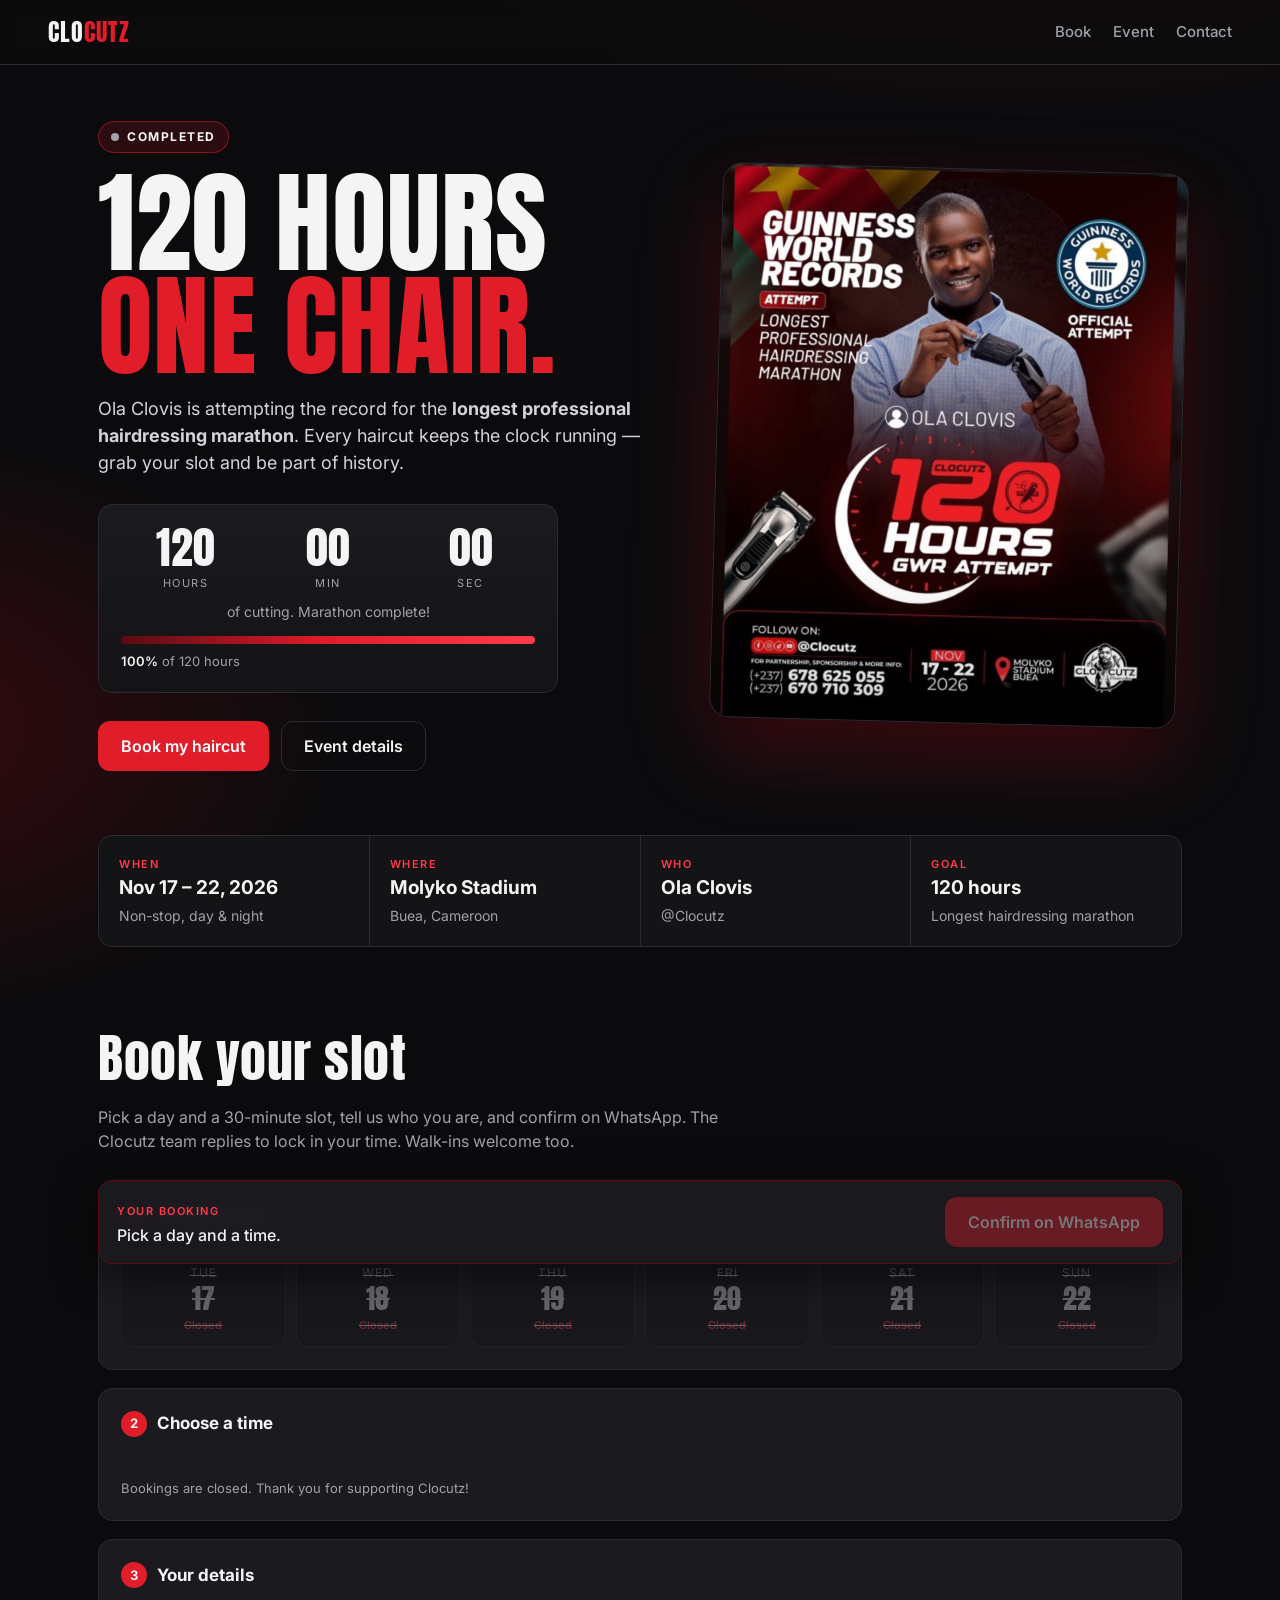
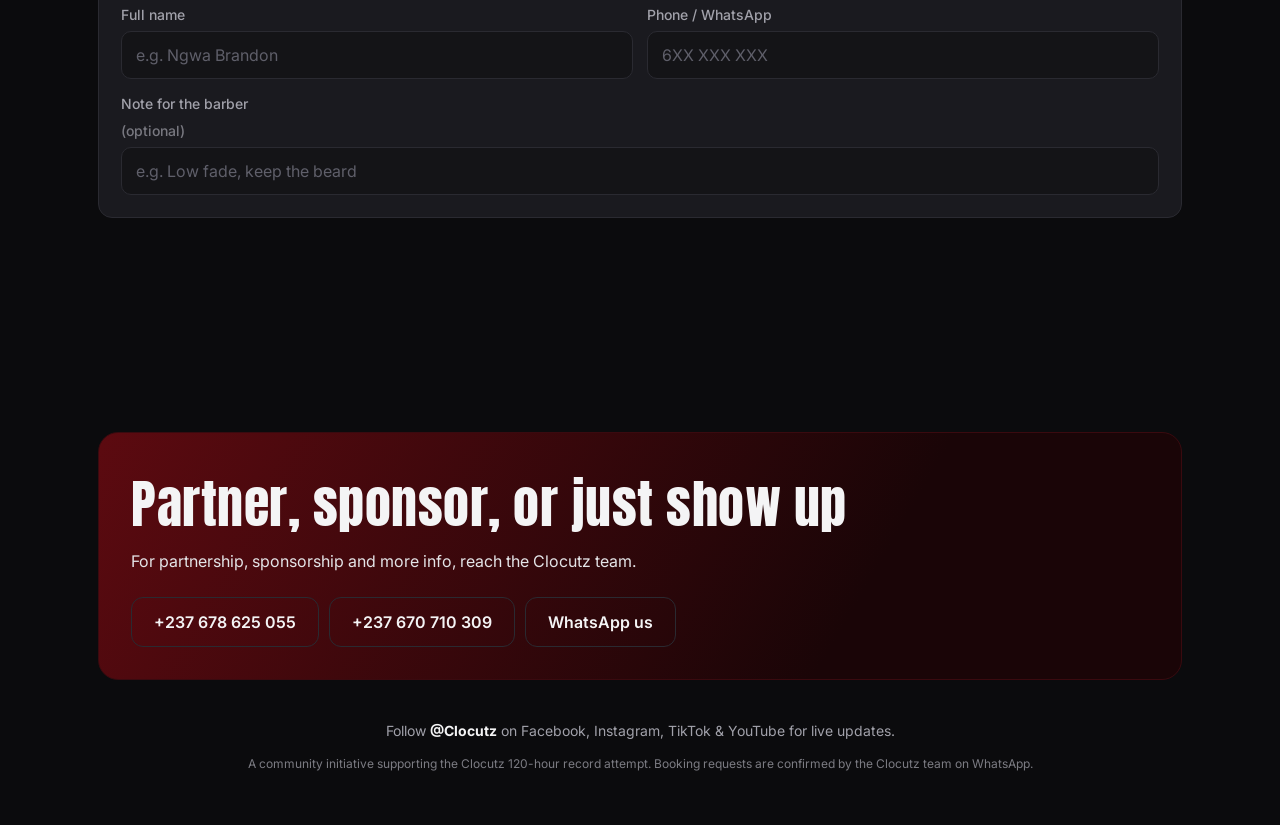
==== index.html @ 889f575b "Add Clocutz 120-hour booking site Static one-page site for booking haircuts during the Clocutz 120-h" ====
<!doctype html>
<html lang="en">
<head>
  <meta charset="utf-8" />
  <meta name="viewport" content="width=device-width, initial-scale=1" />
  <title>Clocutz 120 Hours — Book Your Cut</title>
  <meta name="description" content="Book a haircut with Ola Clovis (Clocutz) during the 120-hour longest hairdressing marathon record attempt, Nov 17–22 2026, Molyko Stadium, Buea." />
  <meta property="og:title" content="Clocutz 120 Hours — Book Your Cut" />
  <meta property="og:description" content="Be part of history. Get your haircut during the 120-hour record attempt at Molyko Stadium, Buea." />
  <meta property="og:image" content="assets/flyer.jpg" />
  <meta name="theme-color" content="#0b0b0d" />
  <link rel="preconnect" href="https://fonts.googleapis.com" />
  <link rel="preconnect" href="https://fonts.gstatic.com" crossorigin />
  <link href="https://fonts.googleapis.com/css2?family=Anton&family=Inter:wght@400;500;600;700&display=swap" rel="stylesheet" />
  <link rel="stylesheet" href="styles.css" />
</head>
<body>
  <header class="nav">
    <a href="#top" class="brand">CLO<span>CUTZ</span></a>
    <nav>
      <a href="#book">Book</a>
      <a href="#event">Event</a>
      <a href="#contact">Contact</a>
    </nav>
  </header>

  <main id="top">
    <!-- HERO -->
    <section class="hero">
      <div class="hero-text">
        <span class="live-pill" id="livePill"><i></i><b id="liveLabel">LIVE NOW</b></span>
        <h1>120 HOURS<br /><em>ONE CHAIR.</em></h1>
        <p class="lede">Ola Clovis is attempting the record for the <strong>longest professional hairdressing marathon</strong>. Every haircut keeps the clock running — grab your slot and be part of history.</p>

        <div class="clock" aria-live="polite">
          <div class="clock-row">
            <div><span id="cH">--</span><small>hours</small></div>
            <div><span id="cM">--</span><small>min</small></div>
            <div><span id="cS">--</span><small>sec</small></div>
          </div>
          <p class="clock-caption" id="clockCaption">of cutting completed</p>
          <div class="progress"><div class="bar" id="progressBar"></div></div>
          <p class="progress-meta"><span id="progressPct">0%</span> of 120 hours</p>
        </div>

        <div class="cta-row">
          <a href="#book" class="btn primary">Book my haircut</a>
          <a href="#event" class="btn ghost">Event details</a>
        </div>
      </div>
      <div class="hero-art">
        <img src="assets/flyer.jpg" alt="Clocutz 120 hours record attempt flyer featuring Ola Clovis, Nov 17–22 2026 at Molyko Stadium, Buea" />
      </div>
    </section>

    <!-- FACTS -->
    <section class="facts" id="event">
      <div class="fact"><small>When</small><strong>Nov 17 – 22, 2026</strong><span>Non-stop, day &amp; night</span></div>
      <div class="fact"><small>Where</small><strong>Molyko Stadium</strong><span>Buea, Cameroon</span></div>
      <div class="fact"><small>Who</small><strong>Ola Clovis</strong><span>@Clocutz</span></div>
      <div class="fact"><small>Goal</small><strong>120 hours</strong><span>Longest hairdressing marathon</span></div>
    </section>

    <!-- BOOKING -->
    <section class="booking" id="book">
      <div class="section-head">
        <h2>Book your slot</h2>
        <p>Pick a day and a 30-minute slot, tell us who you are, and confirm on WhatsApp. The Clocutz team replies to lock in your time. Walk-ins welcome too.</p>
      </div>

      <form id="bookingForm" novalidate>
        <div class="step">
          <h3><span>1</span> Choose a day</h3>
          <div class="days" id="days" role="radiogroup" aria-label="Day"></div>
        </div>

        <div class="step">
          <h3><span>2</span> Choose a time</h3>
          <div class="period-tabs" id="periodTabs" role="tablist"></div>
          <div class="slots" id="slots" role="radiogroup" aria-label="Time slot"></div>
          <p class="hint" id="slotHint"></p>
        </div>

        <div class="step">
          <h3><span>3</span> Your details</h3>
          <div class="fields">
            <label>Full name
              <input type="text" id="name" autocomplete="name" placeholder="e.g. Ngwa Brandon" required />
            </label>
            <label>Phone / WhatsApp
              <input type="tel" id="phone" autocomplete="tel" inputmode="tel" placeholder="6XX XXX XXX" required />
            </label>
            <label class="full">Note for the barber <em>(optional)</em>
              <input type="text" id="note" maxlength="140" placeholder="e.g. Low fade, keep the beard" />
            </label>
          </div>
        </div>

        <aside class="summary" id="summary">
          <div>
            <small>Your booking</small>
            <p id="summaryText">Pick a day and a time.</p>
          </div>
          <button type="submit" class="btn primary" id="submitBtn" disabled>Confirm on WhatsApp</button>
        </aside>
        <p class="error" id="formError" role="alert"></p>
      </form>
    </section>

    <!-- MY BOOKING -->
    <section class="ticket-wrap" id="ticketWrap" hidden>
      <div class="ticket">
        <div class="ticket-head">
          <small>Booking request sent</small>
          <strong id="tCode">#CLZ-0000</strong>
        </div>
        <dl>
          <div><dt>Name</dt><dd id="tName"></dd></div>
          <div><dt>Day</dt><dd id="tDay"></dd></div>
          <div><dt>Time</dt><dd id="tTime"></dd></div>
          <div><dt>Phone</dt><dd id="tPhone"></dd></div>
        </dl>
        <p class="ticket-note">Show this code at the Clocutz desk at Molyko Stadium. Please arrive 15 minutes early. If WhatsApp didn't open, <a href="#" id="tResend">tap here to send it again</a>.</p>
        <button type="button" class="btn ghost small" id="tClear">Clear this booking</button>
      </div>
    </section>

    <!-- CONTACT -->
    <section class="contact" id="contact">
      <div>
        <h2>Partner, sponsor, or just show up</h2>
        <p>For partnership, sponsorship and more info, reach the Clocutz team.</p>
      </div>
      <div class="contact-links">
        <a class="btn ghost" href="tel:+237678625055">+237 678 625 055</a>
        <a class="btn ghost" href="tel:+237670710309">+237 670 710 309</a>
        <a class="btn ghost" href="https://wa.me/237678625055" target="_blank" rel="noopener">WhatsApp us</a>
      </div>
    </section>
  </main>

  <footer>
    <p>Follow <strong>@Clocutz</strong> on Facebook, Instagram, TikTok &amp; YouTube for live updates.</p>
    <p class="fine">A community initiative supporting the Clocutz 120-hour record attempt. Booking requests are confirmed by the Clocutz team on WhatsApp.</p>
  </footer>

  <script src="script.js"></script>
</body>
</html>
---- styles.css ----
:root {
  --bg: #0b0b0d;
  --bg-2: #141417;
  --card: #1a1a1f;
  --line: #2a2a31;
  --text: #f4f4f5;
  --muted: #a1a1aa;
  --red: #e11d2a;
  --red-2: #ff3b47;
  --red-deep: #5c0a10;
  --gold: #f5c542;
  --radius: 14px;
}

* { box-sizing: border-box; }
html { scroll-behavior: smooth; }
body {
  margin: 0;
  background:
    radial-gradient(1200px 600px at 80% -10%, rgba(225, 29, 42, .28), transparent 60%),
    radial-gradient(800px 500px at -10% 30%, rgba(92, 10, 16, .55), transparent 60%),
    var(--bg);
  color: var(--text);
  font-family: Inter, system-ui, -apple-system, Segoe UI, Roboto, sans-serif;
  line-height: 1.5;
  -webkit-font-smoothing: antialiased;
}
img { max-width: 100%; display: block; }
a { color: inherit; }
h1, h2, h3 { margin: 0; }

/* NAV */
.nav {
  position: sticky; top: 0; z-index: 10;
  display: flex; align-items: center; justify-content: space-between;
  padding: 14px clamp(16px, 4vw, 48px);
  background: rgba(11, 11, 13, .82);
  backdrop-filter: blur(10px);
  border-bottom: 1px solid var(--line);
}
.brand { font-family: Anton, sans-serif; font-size: 24px; letter-spacing: 1px; text-decoration: none; }
.brand span { color: var(--red); }
.nav nav { display: flex; gap: 22px; }
.nav nav a { text-decoration: none; color: var(--muted); font-weight: 500; font-size: 15px; }
.nav nav a:hover { color: var(--text); }

main, footer { max-width: 1180px; margin: 0 auto; padding: 0 clamp(16px, 4vw, 48px); }

/* HERO */
.hero {
  display: grid; grid-template-columns: 1.1fr .9fr; gap: 48px; align-items: center;
  padding: 56px 0 40px;
}
.live-pill {
  display: inline-flex; align-items: center; gap: 8px;
  padding: 6px 12px; border-radius: 999px;
  background: rgba(225, 29, 42, .15); border: 1px solid rgba(225, 29, 42, .5);
  font-size: 12px; letter-spacing: 1.5px;
}
.live-pill i { width: 8px; height: 8px; border-radius: 50%; background: var(--red-2); box-shadow: 0 0 0 0 rgba(255, 59, 71, .7); animation: pulse 1.6s infinite; }
.live-pill.off i { background: var(--muted); animation: none; }
@keyframes pulse { 70% { box-shadow: 0 0 0 10px rgba(255, 59, 71, 0); } 100% { box-shadow: 0 0 0 0 rgba(255, 59, 71, 0); } }

.hero h1 {
  font-family: Anton, sans-serif; font-weight: 400;
  font-size: clamp(56px, 9vw, 112px); line-height: .92; letter-spacing: 1px;
  margin: 18px 0 18px;
}
.hero h1 em { font-style: normal; color: var(--red); }
.lede { color: #d4d4d8; font-size: 18px; max-width: 34em; margin: 0 0 28px; }

.clock {
  background: linear-gradient(180deg, var(--card), var(--bg-2));
  border: 1px solid var(--line); border-radius: var(--radius);
  padding: 20px 22px; max-width: 460px;
}
.clock-row { display: flex; gap: 14px; }
.clock-row div { flex: 1; text-align: center; }
.clock-row span { display: block; font-family: Anton, sans-serif; font-size: 44px; line-height: 1; font-variant-numeric: tabular-nums; }
.clock-row small { color: var(--muted); text-transform: uppercase; font-size: 11px; letter-spacing: 1.5px; }
.clock-caption { text-align: center; color: var(--muted); margin: 8px 0 14px; font-size: 14px; }
.progress { height: 8px; background: #26262c; border-radius: 99px; overflow: hidden; }
.bar { height: 100%; width: 0; background: linear-gradient(90deg, var(--red-deep), var(--red), var(--red-2)); transition: width .6s ease; }
.progress-meta { margin: 8px 0 0; font-size: 13px; color: var(--muted); }
.progress-meta span { color: var(--text); font-weight: 600; }

.cta-row { display: flex; gap: 12px; margin-top: 28px; flex-wrap: wrap; }
.btn {
  display: inline-flex; align-items: center; justify-content: center;
  padding: 14px 22px; border-radius: 12px; border: 1px solid transparent;
  font: 600 16px Inter, sans-serif; text-decoration: none; cursor: pointer;
  transition: transform .15s ease, background .15s ease, border-color .15s ease, opacity .15s;
}
.btn:active { transform: translateY(1px); }
.btn.primary { background: var(--red); color: #fff; }
.btn.primary:hover { background: var(--red-2); }
.btn.primary:disabled { opacity: .4; cursor: not-allowed; }
.btn.ghost { background: transparent; border-color: var(--line); color: var(--text); }
.btn.ghost:hover { border-color: var(--red); }
.btn.small { padding: 9px 14px; font-size: 14px; }

.hero-art img {
  border-radius: 20px; border: 1px solid var(--line);
  box-shadow: 0 30px 80px rgba(225, 29, 42, .25), 0 10px 30px rgba(0, 0, 0, .6);
  transform: rotate(1.5deg);
}

/* FACTS */
.facts {
  display: grid; grid-template-columns: repeat(4, 1fr); gap: 1px;
  background: var(--line); border: 1px solid var(--line); border-radius: var(--radius);
  overflow: hidden; margin: 24px 0 72px; scroll-margin-top: 80px;
}
.fact { background: var(--bg-2); padding: 20px; display: flex; flex-direction: column; gap: 2px; }
.fact small { color: var(--red-2); text-transform: uppercase; letter-spacing: 1.5px; font-size: 11px; font-weight: 600; }
.fact strong { font-size: 19px; }
.fact span { color: var(--muted); font-size: 14px; }

/* BOOKING */
.booking { scroll-margin-top: 80px; }
.section-head { margin-bottom: 28px; max-width: 640px; }
.section-head h2, .contact h2 { font-family: Anton, sans-serif; font-weight: 400; font-size: clamp(36px, 5vw, 52px); letter-spacing: .5px; }
.section-head p { color: var(--muted); margin: 8px 0 0; }

#bookingForm { display: grid; gap: 18px; }
.step { background: var(--card); border: 1px solid var(--line); border-radius: var(--radius); padding: 22px; }
.step h3 { font-size: 17px; display: flex; align-items: center; gap: 10px; margin-bottom: 16px; }
.step h3 span {
  width: 26px; height: 26px; border-radius: 50%; display: grid; place-items: center;
  background: var(--red); font-size: 13px;
}

.chip {
  border: 1px solid var(--line); background: var(--bg-2); color: var(--text);
  border-radius: 12px; cursor: pointer; font: inherit; text-align: left;
  transition: border-color .15s, background .15s, color .15s;
}
.chip:hover:not(:disabled) { border-color: #4a4a55; }
.chip[aria-checked="true"] { border-color: var(--red); background: rgba(225, 29, 42, .14); }
.chip:disabled { opacity: .35; cursor: not-allowed; text-decoration: line-through; }
.chip:focus-visible, .btn:focus-visible, input:focus-visible { outline: 2px solid var(--red-2); outline-offset: 2px; }

.days { display: grid; grid-template-columns: repeat(6, 1fr); gap: 10px; }
.days .chip { padding: 12px; text-align: center; }
.days .chip b { display: block; font-family: Anton, sans-serif; font-weight: 400; font-size: 28px; line-height: 1.1; }
.days .chip small { color: var(--muted); font-size: 12px; text-transform: uppercase; letter-spacing: 1px; }
.days .chip .tag { display: block; margin-top: 4px; font-size: 11px; color: var(--red-2); font-weight: 600; }

.period-tabs { display: flex; gap: 8px; margin-bottom: 14px; flex-wrap: wrap; }
.period-tabs button {
  border: 1px solid var(--line); background: transparent; color: var(--muted);
  padding: 7px 14px; border-radius: 99px; font: 500 14px Inter, sans-serif; cursor: pointer;
}
.period-tabs button[aria-selected="true"] { background: var(--text); color: var(--bg); border-color: var(--text); }
.period-tabs button:disabled { opacity: .35; cursor: not-allowed; }

.slots { display: grid; grid-template-columns: repeat(auto-fill, minmax(88px, 1fr)); gap: 8px; }
.slots .chip { padding: 10px 8px; text-align: center; font-variant-numeric: tabular-nums; font-weight: 600; }
.hint { color: var(--muted); font-size: 13px; margin: 12px 0 0; min-height: 1em; }

.styles { display: grid; grid-template-columns: repeat(auto-fill, minmax(200px, 1fr)); gap: 10px; }
.styles .chip { padding: 14px 16px; }
.styles .chip strong { display: block; }
.styles .chip small { color: var(--muted); }

.fields { display: grid; grid-template-columns: 1fr 1fr; gap: 14px; }
.fields label { display: flex; flex-direction: column; gap: 6px; font-size: 14px; color: var(--muted); font-weight: 500; }
.fields label em { font-style: normal; opacity: .7; }
.fields .full { grid-column: 1 / -1; }
input {
  background: var(--bg-2); border: 1px solid var(--line); color: var(--text);
  border-radius: 10px; padding: 13px 14px; font: 16px Inter, sans-serif;
}
input::placeholder { color: #5f5f6a; }
input[aria-invalid="true"] { border-color: var(--red-2); }

.summary {
  position: sticky; bottom: 12px; z-index: 5;
  display: flex; align-items: center; justify-content: space-between; gap: 16px;
  padding: 16px 18px; border-radius: var(--radius);
  background: rgba(26, 26, 31, .94); backdrop-filter: blur(10px);
  border: 1px solid var(--red-deep); box-shadow: 0 10px 40px rgba(0, 0, 0, .5);
}
.summary small { color: var(--red-2); text-transform: uppercase; letter-spacing: 1.5px; font-size: 11px; font-weight: 600; }
.summary p { margin: 2px 0 0; font-weight: 500; }
.error { color: var(--red-2); margin: 0; min-height: 1em; font-size: 14px; }

/* TICKET */
.ticket-wrap { margin: 48px 0 0; scroll-margin-top: 80px; }
.ticket {
  max-width: 520px; margin: 0 auto; padding: 26px;
  background: linear-gradient(160deg, #22070a, var(--card) 55%);
  border: 1px dashed var(--red); border-radius: 18px;
}
.ticket-head { display: flex; justify-content: space-between; align-items: baseline; gap: 12px; flex-wrap: wrap; margin-bottom: 16px; }
.ticket-head small { color: var(--gold); text-transform: uppercase; letter-spacing: 1.5px; font-size: 12px; font-weight: 600; }
.ticket-head strong { font-family: Anton, sans-serif; font-weight: 400; font-size: 32px; letter-spacing: 1px; }
.ticket dl { display: grid; grid-template-columns: 1fr 1fr; gap: 12px; margin: 0 0 16px; }
.ticket dt { color: var(--muted); font-size: 12px; text-transform: uppercase; letter-spacing: 1px; }
.ticket dd { margin: 0; font-weight: 600; }
.ticket-note { color: #d4d4d8; font-size: 14px; }
.ticket-note a { color: var(--red-2); }

/* CONTACT */
.contact {
  display: flex; justify-content: space-between; align-items: center; gap: 24px; flex-wrap: wrap;
  margin: 80px 0 40px; padding: 32px; border-radius: 20px;
  background: linear-gradient(120deg, var(--red-deep), #1a0507 70%);
  border: 1px solid #3a0a0f; scroll-margin-top: 80px;
}
.contact p { color: #e4e4e7; margin: 6px 0 0; }
.contact-links { display: flex; gap: 10px; flex-wrap: wrap; }

footer { padding-bottom: 40px; color: var(--muted); font-size: 14px; text-align: center; }
footer strong { color: var(--text); }
footer .fine { font-size: 12px; opacity: .75; }

/* RESPONSIVE */
@media (max-width: 900px) {
  .hero { grid-template-columns: 1fr; gap: 32px; padding-top: 32px; }
  .hero-art { order: -1; max-width: 420px; margin: 0 auto; }
  .hero-art img { transform: none; }
  .facts { grid-template-columns: 1fr 1fr; }
  .days { grid-template-columns: repeat(3, 1fr); }
}
@media (max-width: 560px) {
  .nav nav { gap: 14px; }
  .nav nav a { font-size: 14px; }
  .lede { font-size: 16px; }
  .clock-row span { font-size: 36px; }
  .fields { grid-template-columns: 1fr; }
  .summary { flex-direction: column; align-items: stretch; }
  .summary .btn { width: 100%; }
  .contact { padding: 24px; }
  .ticket dl { grid-template-columns: 1fr; }
}
@media (prefers-reduced-motion: reduce) {
  html { scroll-behavior: auto; }
  .live-pill i { animation: none; }
}
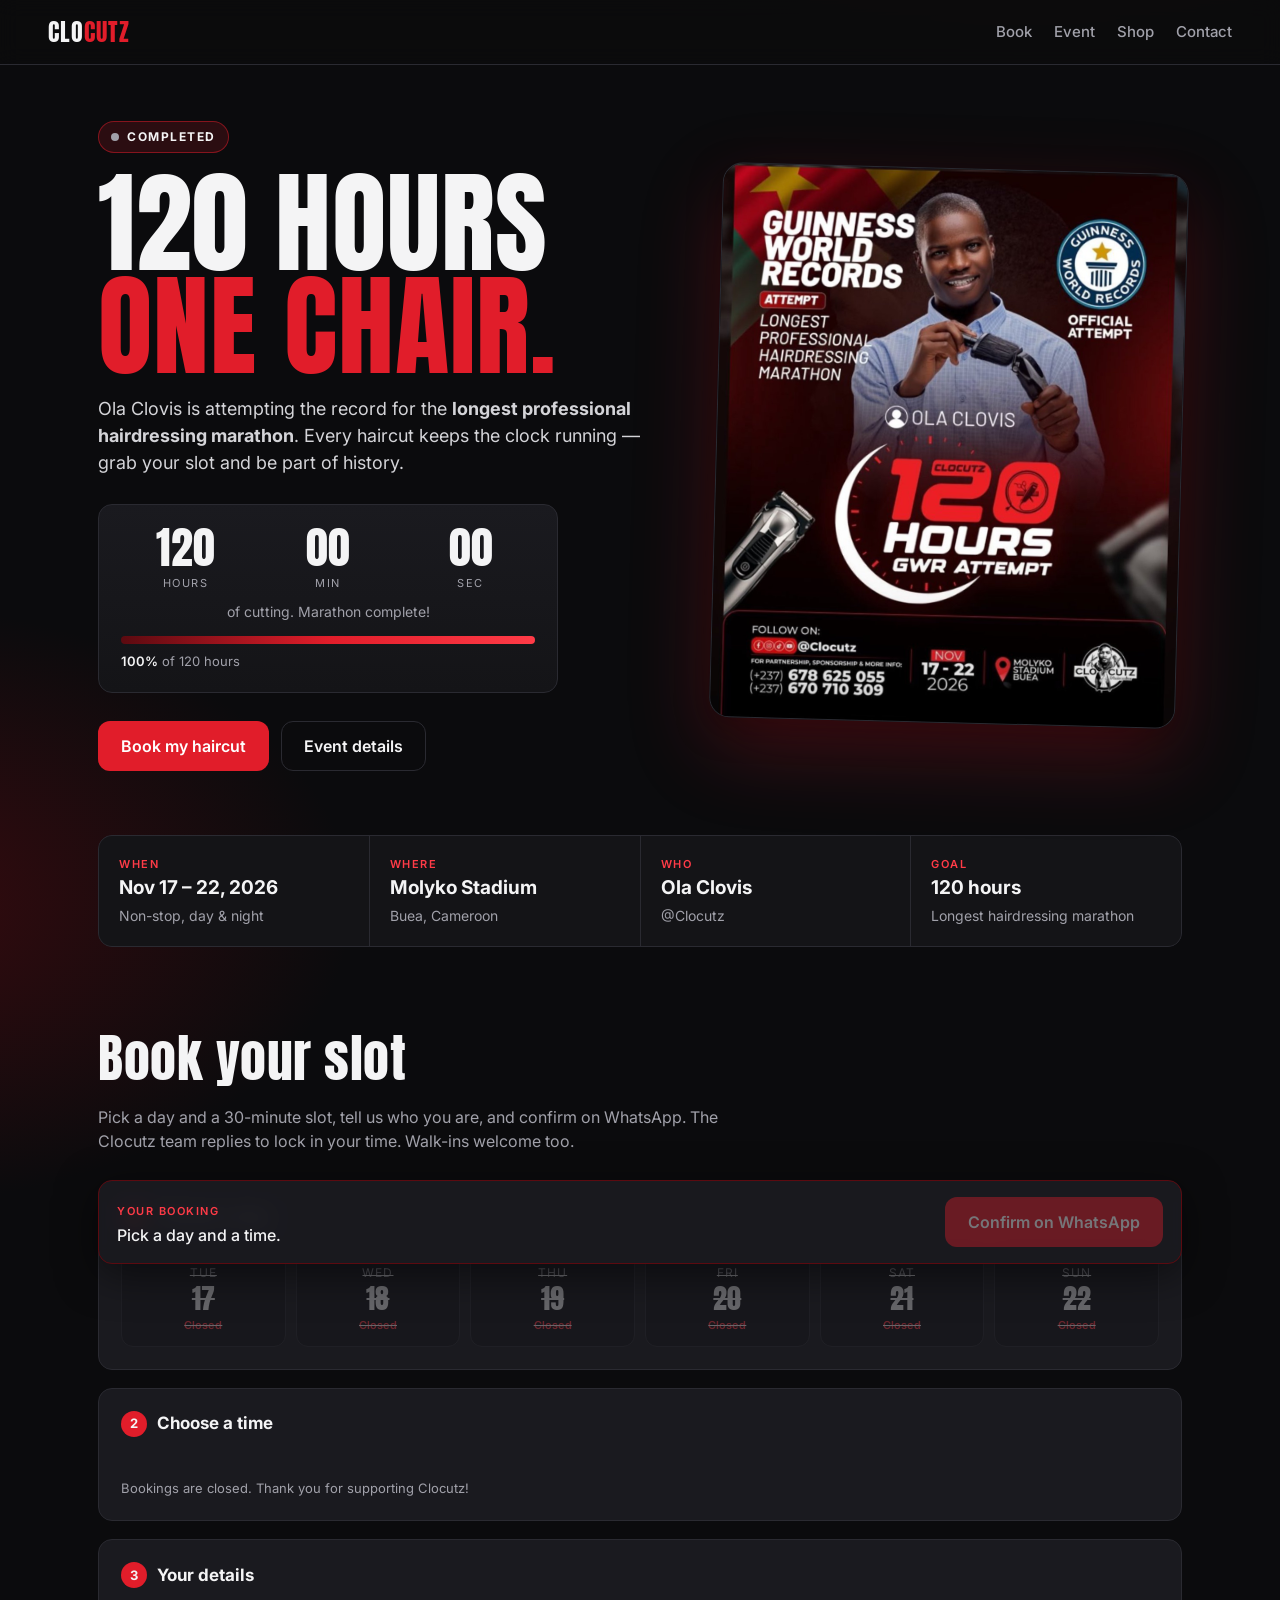
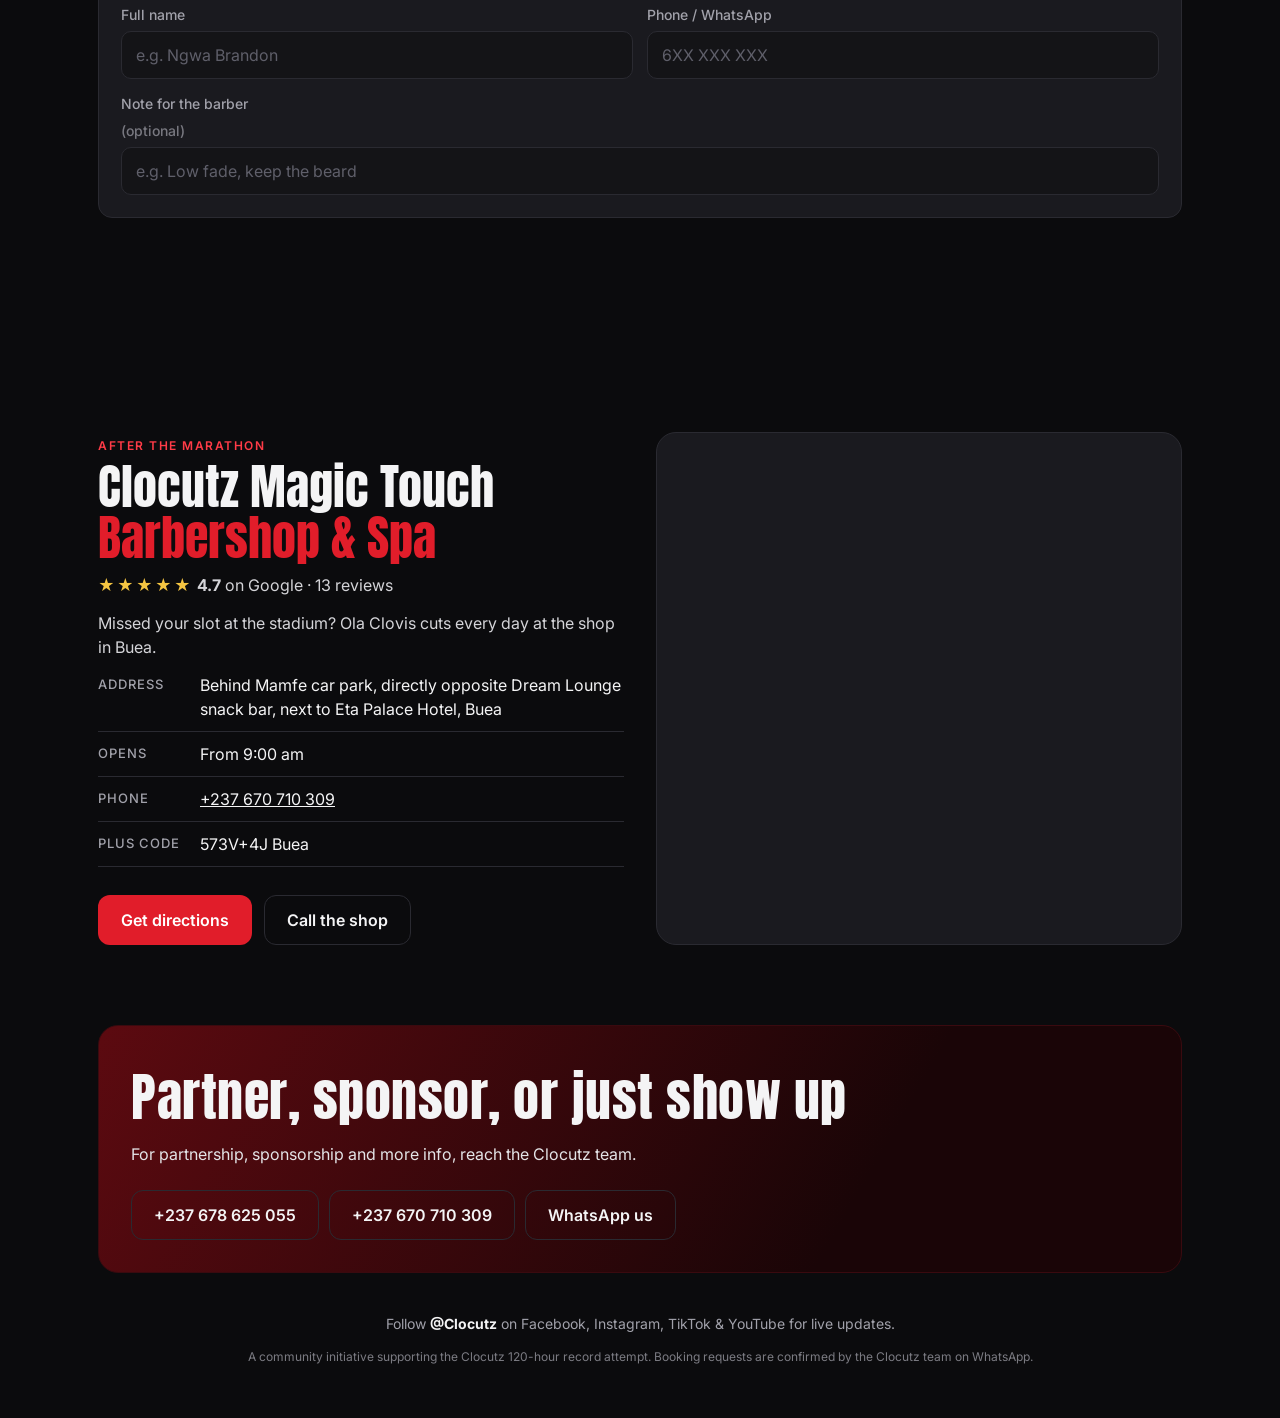
==== commit 274b8da7: "Add Clocutz Magic Touch barbershop section Show the shop's address, opening time, phone, plus code a" ====
--- a/index.html
+++ b/index.html
@@ -20,6 +20,7 @@
     <nav>
       <a href="#book">Book</a>
       <a href="#event">Event</a>
+      <a href="#shop">Shop</a>
       <a href="#contact">Contact</a>
     </nav>
   </header>
@@ -125,6 +126,28 @@
       </div>
     </section>
 
+    <!-- THE SHOP -->
+    <section class="shop" id="shop">
+      <div class="shop-info">
+        <small class="eyebrow">After the marathon</small>
+        <h2>Clocutz Magic Touch<br /><em>Barbershop &amp; Spa</em></h2>
+        <p class="rating"><span aria-hidden="true">★★★★★</span> <strong>4.7</strong> on Google · 13 reviews</p>
+        <p>Missed your slot at the stadium? Ola Clovis cuts every day at the shop in Buea.</p>
+        <ul class="shop-list">
+          <li><b>Address</b><span>Behind Mamfe car park, directly opposite Dream Lounge snack bar, next to Eta Palace Hotel, Buea</span></li>
+          <li><b>Opens</b><span>From 9:00 am</span></li>
+          <li><b>Phone</b><span><a href="tel:+237670710309">+237 670 710 309</a></span></li>
+          <li><b>Plus code</b><span>573V+4J Buea</span></li>
+        </ul>
+        <div class="cta-row">
+          <a class="btn primary" href="https://www.google.com/maps/search/?api=1&amp;query=4.1527759,9.2940568" target="_blank" rel="noopener">Get directions</a>
+          <a class="btn ghost" href="tel:+237670710309">Call the shop</a>
+        </div>
+      </div>
+      <iframe class="shop-map" title="Map showing Clocutz Magic Touch Barbershop and Spa in Buea" loading="lazy" referrerpolicy="no-referrer-when-downgrade"
+        src="https://maps.google.com/maps?q=4.1527759,9.2940568&amp;z=17&amp;output=embed"></iframe>
+    </section>
+
     <!-- CONTACT -->
     <section class="contact" id="contact">
       <div>
--- a/styles.css
+++ b/styles.css
@@ -201,6 +201,22 @@
 .ticket-note { color: #d4d4d8; font-size: 14px; }
 .ticket-note a { color: var(--red-2); }
 
+/* SHOP */
+.shop {
+  display: grid; grid-template-columns: 1fr 1fr; gap: 32px; align-items: stretch;
+  margin: 80px 0 0; scroll-margin-top: 80px;
+}
+.eyebrow { color: var(--red-2); text-transform: uppercase; letter-spacing: 1.5px; font-size: 12px; font-weight: 600; }
+.shop h2 { font-family: Anton, sans-serif; font-weight: 400; font-size: clamp(34px, 4.5vw, 48px); line-height: 1.05; margin: 6px 0 10px; }
+.shop h2 em { font-style: normal; color: var(--red); }
+.shop p { color: #d4d4d8; margin: 0 0 14px; }
+.rating span { color: var(--gold); letter-spacing: 2px; }
+.shop-list { list-style: none; padding: 0; margin: 0 0 8px; display: grid; gap: 10px; }
+.shop-list li { display: grid; grid-template-columns: 90px 1fr; gap: 12px; padding-bottom: 10px; border-bottom: 1px solid var(--line); }
+.shop-list b { color: var(--muted); font-size: 13px; font-weight: 500; text-transform: uppercase; letter-spacing: 1px; padding-top: 2px; }
+.shop-list a { color: var(--text); }
+.shop-map { width: 100%; min-height: 360px; border: 1px solid var(--line); border-radius: 20px; background: var(--card); }
+
 /* CONTACT */
 .contact {
   display: flex; justify-content: space-between; align-items: center; gap: 24px; flex-wrap: wrap;
@@ -222,6 +238,8 @@
   .hero-art img { transform: none; }
   .facts { grid-template-columns: 1fr 1fr; }
   .days { grid-template-columns: repeat(3, 1fr); }
+  .shop { grid-template-columns: 1fr; }
+  .shop-map { min-height: 300px; }
 }
 @media (max-width: 560px) {
   .nav nav { gap: 14px; }
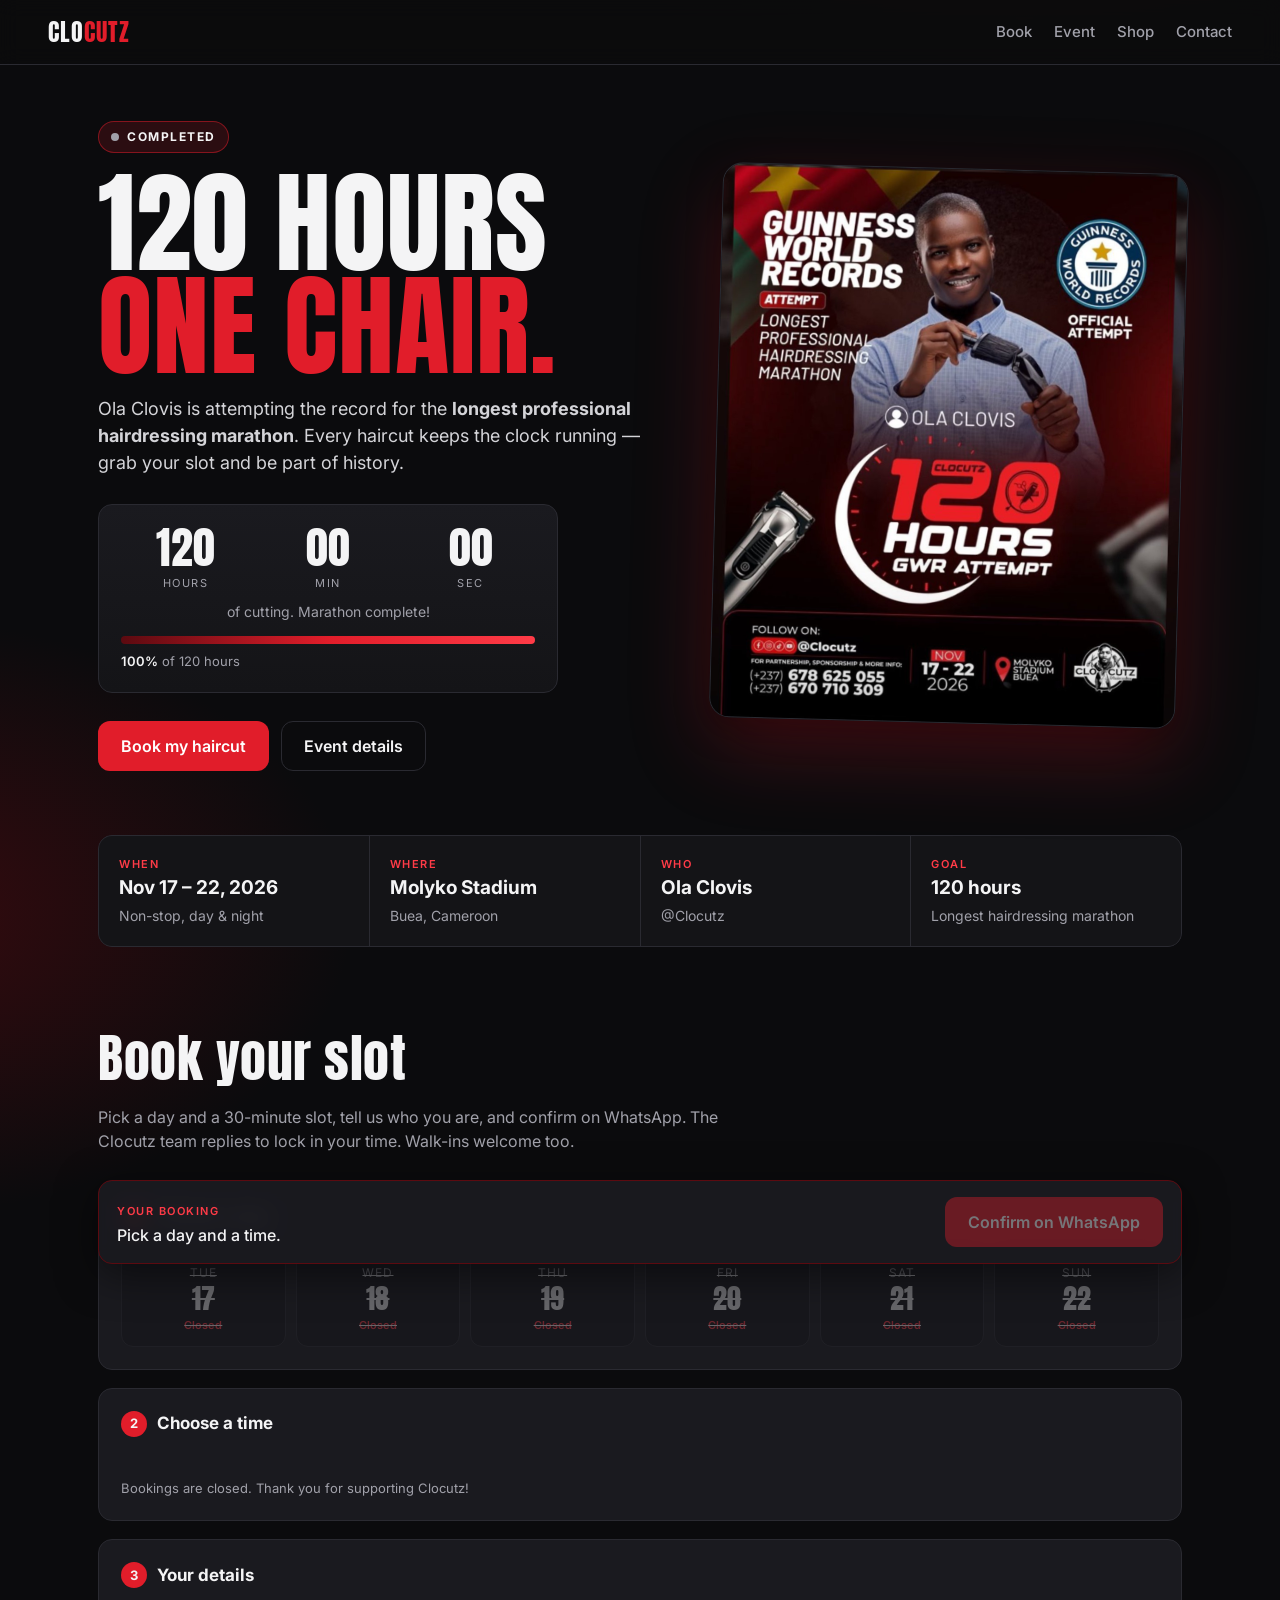
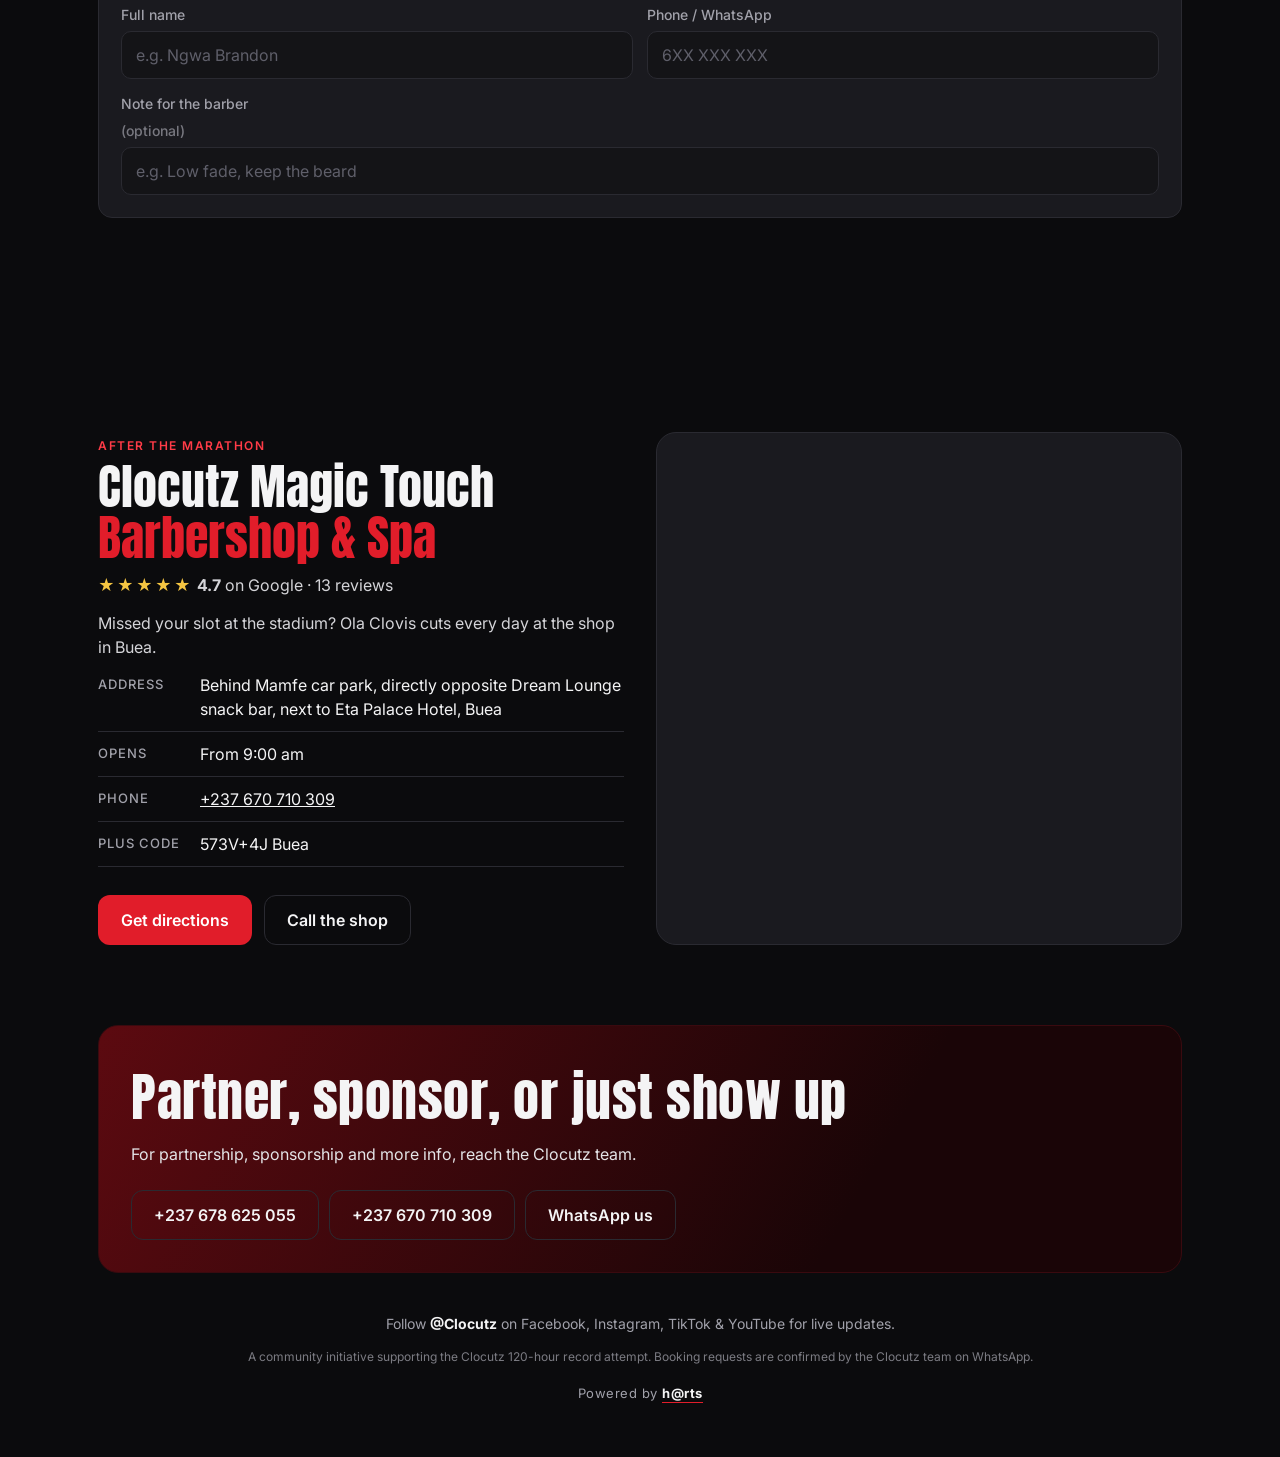
==== commit 4dbb7d73: "Add Powered by h@rts footer credit Co-Authored-By: Claude Opus 5.5 <noreply@anthropic.com>" ====
--- a/index.html
+++ b/index.html
@@ -165,6 +165,7 @@
   <footer>
     <p>Follow <strong>@Clocutz</strong> on Facebook, Instagram, TikTok &amp; YouTube for live updates.</p>
     <p class="fine">A community initiative supporting the Clocutz 120-hour record attempt. Booking requests are confirmed by the Clocutz team on WhatsApp.</p>
+    <p class="credit">Powered by <a href="https://hartsdigitalhub.com/" target="_blank" rel="noopener">h@rts</a></p>
   </footer>
 
   <script src="script.js"></script>
--- a/styles.css
+++ b/styles.css
@@ -230,6 +230,9 @@
 footer { padding-bottom: 40px; color: var(--muted); font-size: 14px; text-align: center; }
 footer strong { color: var(--text); }
 footer .fine { font-size: 12px; opacity: .75; }
+footer .credit { margin-top: 18px; font-size: 13px; letter-spacing: .5px; }
+footer .credit a { color: var(--text); font-weight: 700; text-decoration: none; border-bottom: 1px solid var(--red); padding-bottom: 1px; }
+footer .credit a:hover { color: var(--red-2); }
 
 /* RESPONSIVE */
 @media (max-width: 900px) {
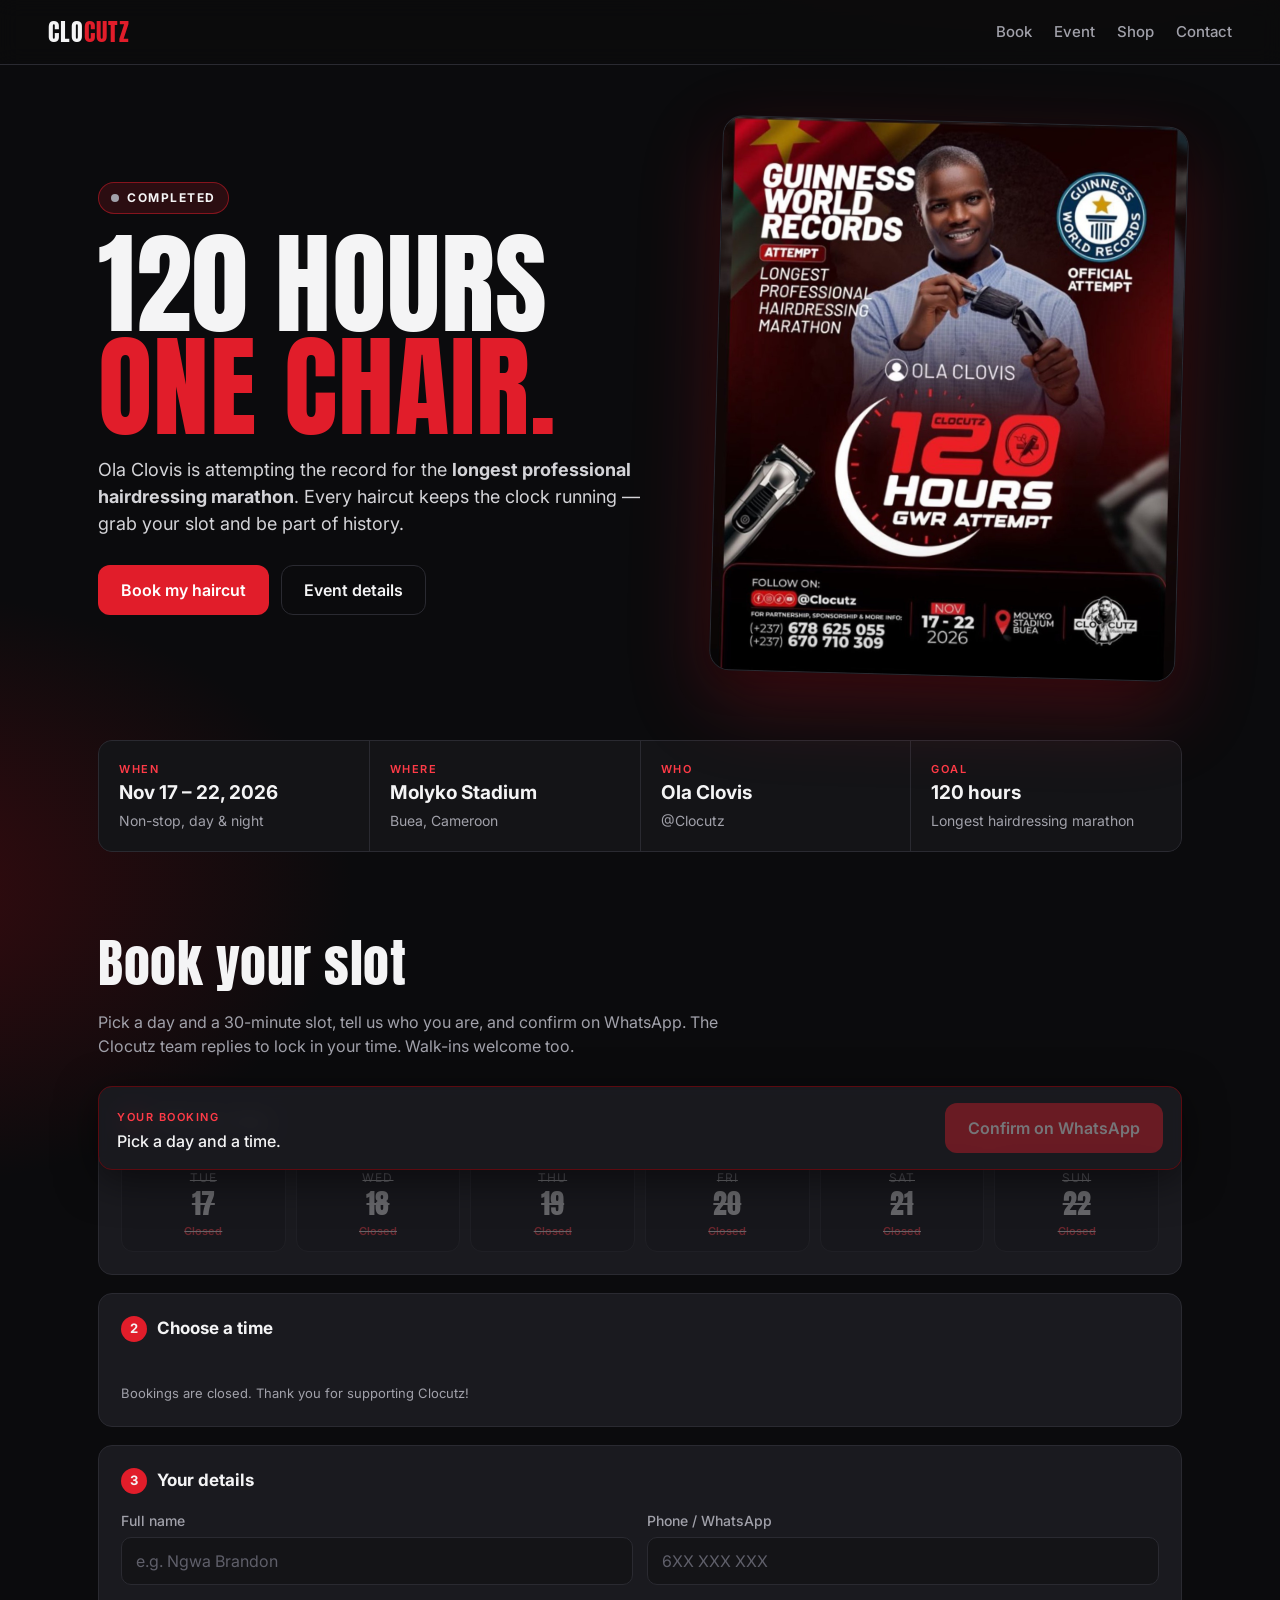
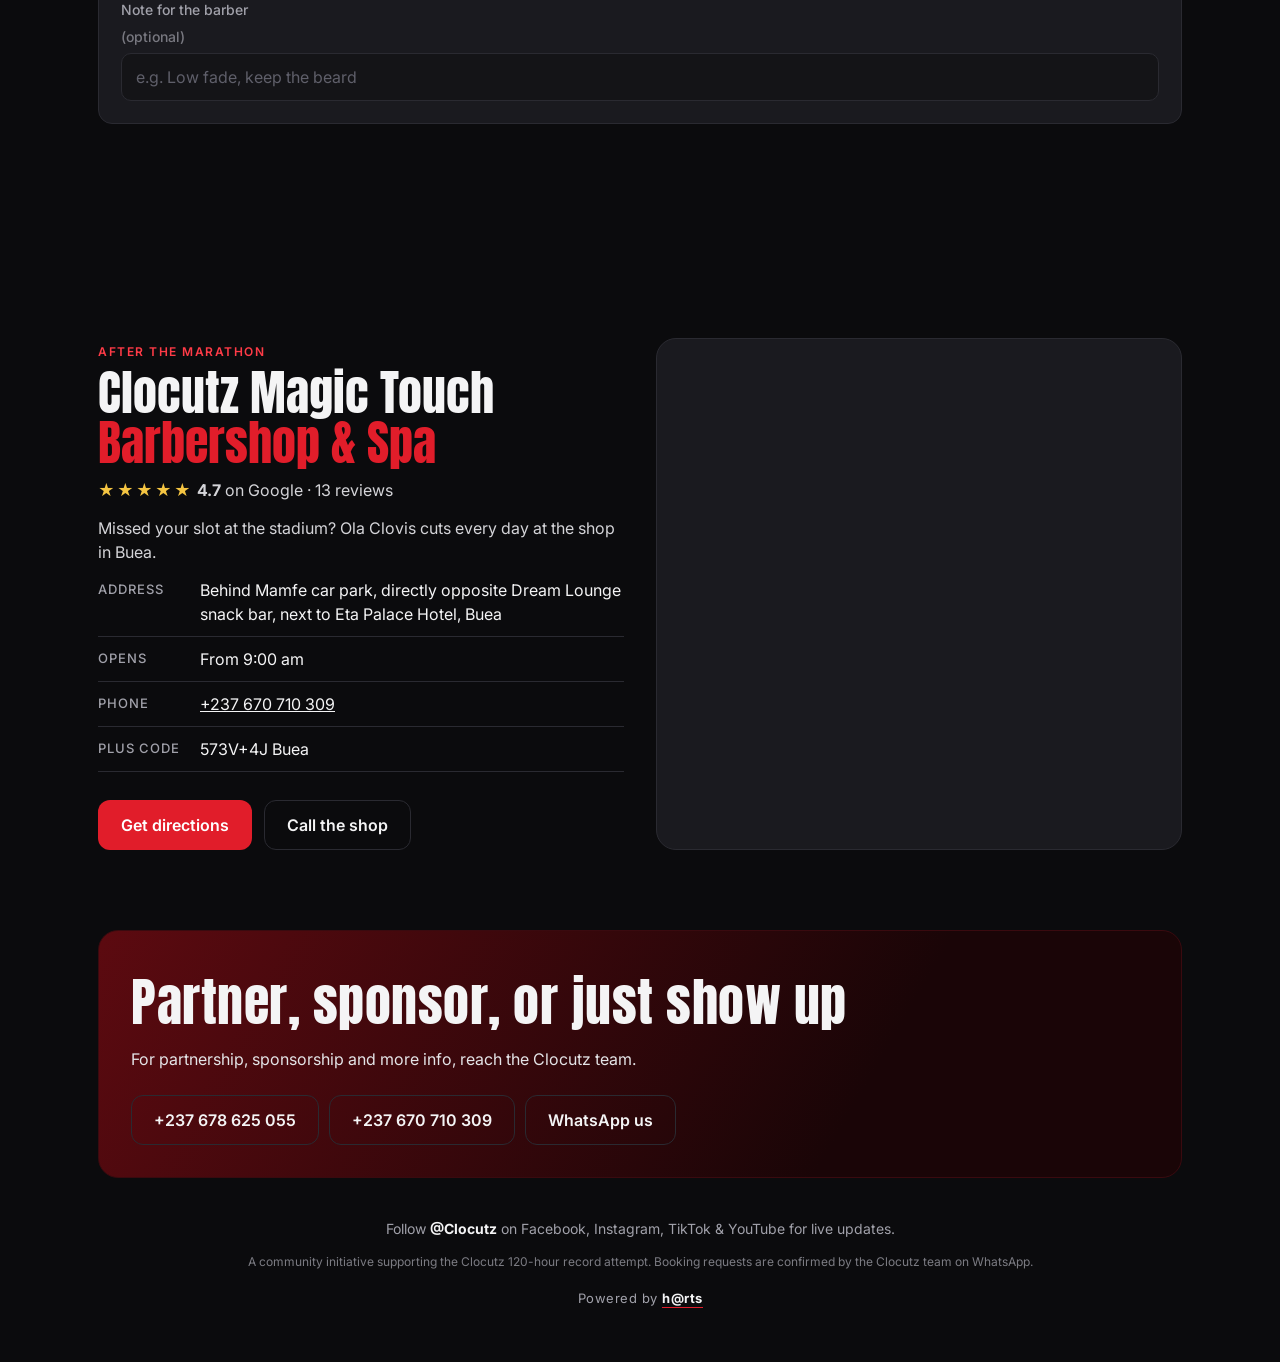
==== commit ef101b60: "Link Shop menu to shop.clocutz.org and remove countdown Point the Shop nav link at the barber supply" ====
--- a/index.html
+++ b/index.html
@@ -5,10 +5,23 @@
   <meta name="viewport" content="width=device-width, initial-scale=1" />
   <title>Clocutz 120 Hours — Book Your Cut</title>
   <meta name="description" content="Book a haircut with Ola Clovis (Clocutz) during the 120-hour longest hairdressing marathon record attempt, Nov 17–22 2026, Molyko Stadium, Buea." />
+  <link rel="canonical" href="https://clocutz.org/" />
+  <meta property="og:type" content="website" />
+  <meta property="og:site_name" content="Clocutz" />
+  <meta property="og:url" content="https://clocutz.org/" />
   <meta property="og:title" content="Clocutz 120 Hours — Book Your Cut" />
   <meta property="og:description" content="Be part of history. Get your haircut during the 120-hour record attempt at Molyko Stadium, Buea." />
-  <meta property="og:image" content="assets/flyer.jpg" />
+  <meta property="og:image" content="https://clocutz.org/assets/flyer.jpg" />
+  <meta property="og:image:width" content="1080" />
+  <meta property="og:image:height" content="1286" />
+  <meta property="og:image:alt" content="Clocutz 120 hours record attempt flyer, Nov 17–22 2026, Molyko Stadium, Buea" />
+  <meta name="twitter:card" content="summary_large_image" />
+  <meta name="twitter:title" content="Clocutz 120 Hours — Book Your Cut" />
+  <meta name="twitter:description" content="Be part of history. Get your haircut during the 120-hour record attempt at Molyko Stadium, Buea." />
+  <meta name="twitter:image" content="https://clocutz.org/assets/flyer.jpg" />
   <meta name="theme-color" content="#0b0b0d" />
+  <link rel="icon" href="favicon.svg" type="image/svg+xml" />
+  <link rel="apple-touch-icon" href="apple-touch-icon.png" />
   <link rel="preconnect" href="https://fonts.googleapis.com" />
   <link rel="preconnect" href="https://fonts.gstatic.com" crossorigin />
   <link href="https://fonts.googleapis.com/css2?family=Anton&family=Inter:wght@400;500;600;700&display=swap" rel="stylesheet" />
@@ -20,7 +33,7 @@
     <nav>
       <a href="#book">Book</a>
       <a href="#event">Event</a>
-      <a href="#shop">Shop</a>
+      <a href="https://shop.clocutz.org/">Shop</a>
       <a href="#contact">Contact</a>
     </nav>
   </header>
@@ -32,17 +45,6 @@
         <span class="live-pill" id="livePill"><i></i><b id="liveLabel">LIVE NOW</b></span>
         <h1>120 HOURS<br /><em>ONE CHAIR.</em></h1>
         <p class="lede">Ola Clovis is attempting the record for the <strong>longest professional hairdressing marathon</strong>. Every haircut keeps the clock running — grab your slot and be part of history.</p>
-
-        <div class="clock" aria-live="polite">
-          <div class="clock-row">
-            <div><span id="cH">--</span><small>hours</small></div>
-            <div><span id="cM">--</span><small>min</small></div>
-            <div><span id="cS">--</span><small>sec</small></div>
-          </div>
-          <p class="clock-caption" id="clockCaption">of cutting completed</p>
-          <div class="progress"><div class="bar" id="progressBar"></div></div>
-          <p class="progress-meta"><span id="progressPct">0%</span> of 120 hours</p>
-        </div>
 
         <div class="cta-row">
           <a href="#book" class="btn primary">Book my haircut</a>
--- a/styles.css
+++ b/styles.css
@@ -67,22 +67,7 @@
   margin: 18px 0 18px;
 }
 .hero h1 em { font-style: normal; color: var(--red); }
-.lede { color: #d4d4d8; font-size: 18px; max-width: 34em; margin: 0 0 28px; }
-
-.clock {
-  background: linear-gradient(180deg, var(--card), var(--bg-2));
-  border: 1px solid var(--line); border-radius: var(--radius);
-  padding: 20px 22px; max-width: 460px;
-}
-.clock-row { display: flex; gap: 14px; }
-.clock-row div { flex: 1; text-align: center; }
-.clock-row span { display: block; font-family: Anton, sans-serif; font-size: 44px; line-height: 1; font-variant-numeric: tabular-nums; }
-.clock-row small { color: var(--muted); text-transform: uppercase; font-size: 11px; letter-spacing: 1.5px; }
-.clock-caption { text-align: center; color: var(--muted); margin: 8px 0 14px; font-size: 14px; }
-.progress { height: 8px; background: #26262c; border-radius: 99px; overflow: hidden; }
-.bar { height: 100%; width: 0; background: linear-gradient(90deg, var(--red-deep), var(--red), var(--red-2)); transition: width .6s ease; }
-.progress-meta { margin: 8px 0 0; font-size: 13px; color: var(--muted); }
-.progress-meta span { color: var(--text); font-weight: 600; }
+.lede { color: #d4d4d8; font-size: 18px; max-width: 34em; margin: 0; }
 
 .cta-row { display: flex; gap: 12px; margin-top: 28px; flex-wrap: wrap; }
 .btn {
@@ -248,7 +233,6 @@
   .nav nav { gap: 14px; }
   .nav nav a { font-size: 14px; }
   .lede { font-size: 16px; }
-  .clock-row span { font-size: 36px; }
   .fields { grid-template-columns: 1fr; }
   .summary { flex-direction: column; align-items: stretch; }
   .summary .btn { width: 100%; }
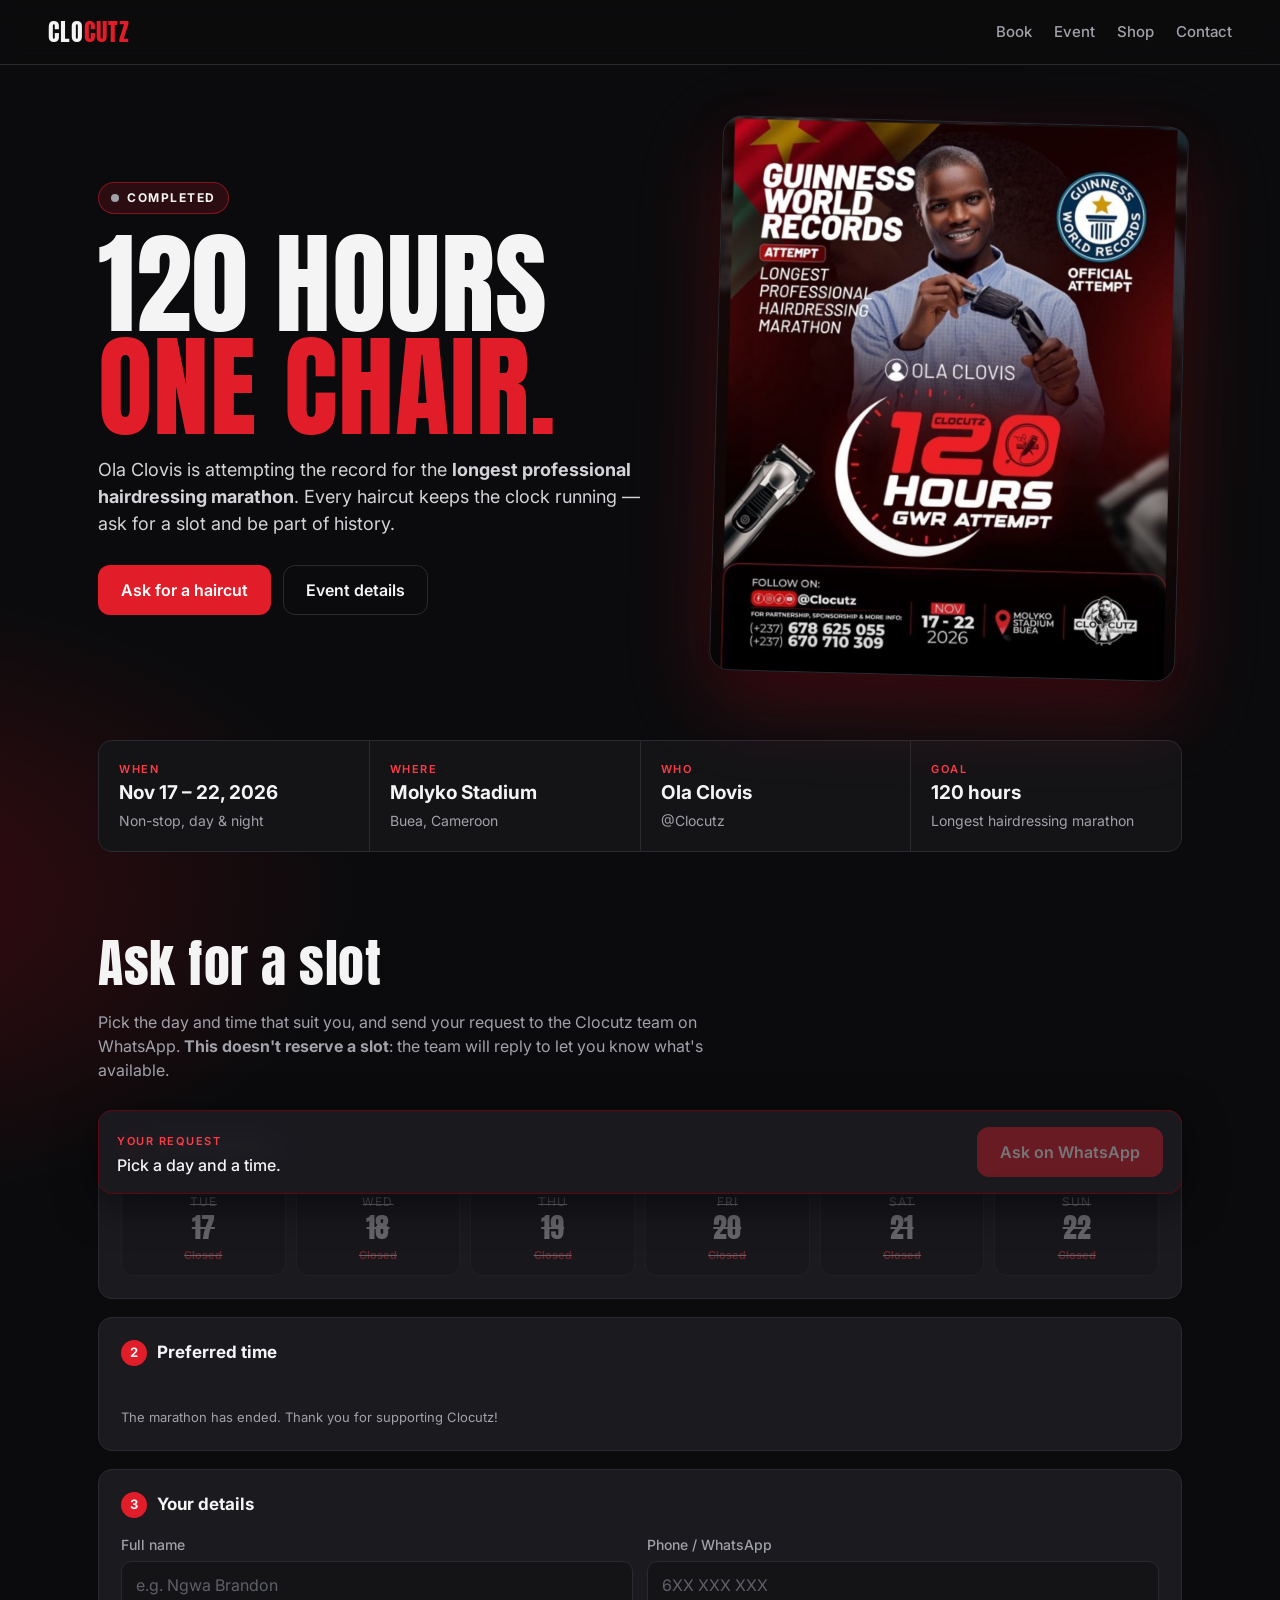
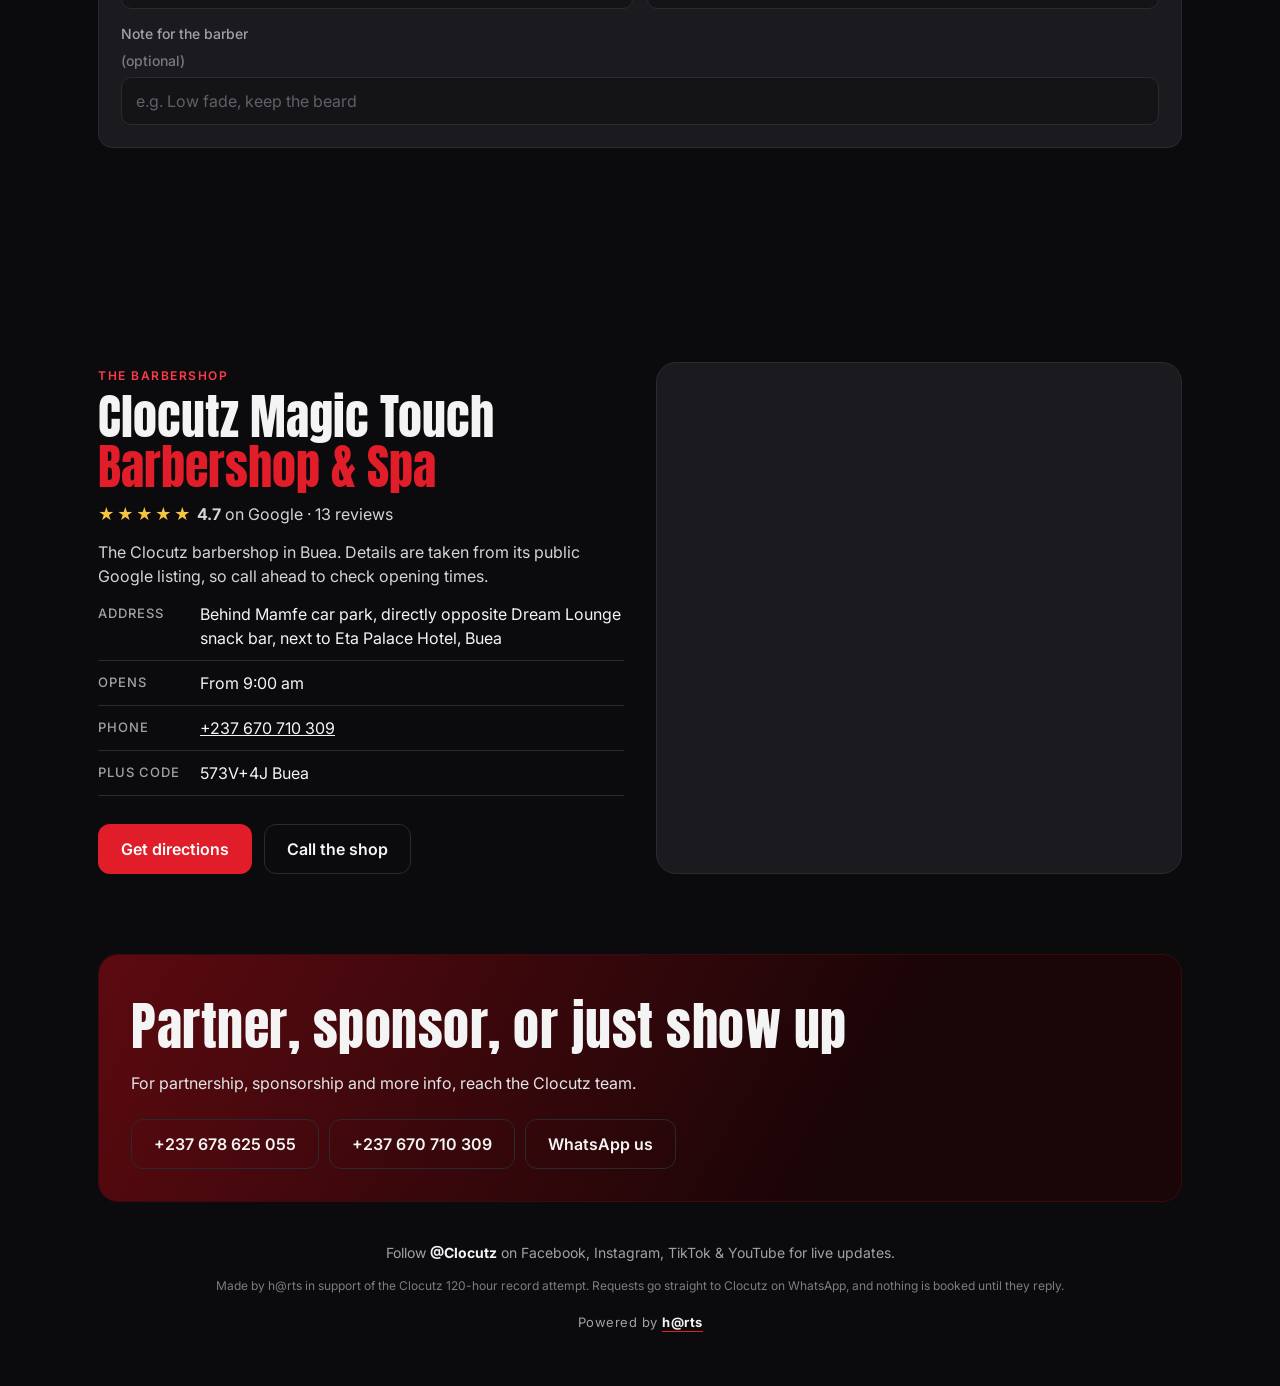
==== commit 7543542b: "Switch haircut booking to a WhatsApp enquiry and drop shop claims The haircut form now sends a plain" ====
--- a/index.html
+++ b/index.html
@@ -3,20 +3,20 @@
 <head>
   <meta charset="utf-8" />
   <meta name="viewport" content="width=device-width, initial-scale=1" />
-  <title>Clocutz 120 Hours — Book Your Cut</title>
-  <meta name="description" content="Book a haircut with Ola Clovis (Clocutz) during the 120-hour longest hairdressing marathon record attempt, Nov 17–22 2026, Molyko Stadium, Buea." />
+  <title>Clocutz 120 Hours — Get Your Cut</title>
+  <meta name="description" content="Ask for a haircut during the Clocutz 120-hour longest hairdressing marathon record attempt, Nov 17–22 2026, Molyko Stadium, Buea." />
   <link rel="canonical" href="https://clocutz.org/" />
   <meta property="og:type" content="website" />
   <meta property="og:site_name" content="Clocutz" />
   <meta property="og:url" content="https://clocutz.org/" />
-  <meta property="og:title" content="Clocutz 120 Hours — Book Your Cut" />
+  <meta property="og:title" content="Clocutz 120 Hours — Get Your Cut" />
   <meta property="og:description" content="Be part of history. Get your haircut during the 120-hour record attempt at Molyko Stadium, Buea." />
   <meta property="og:image" content="https://clocutz.org/assets/flyer.jpg" />
   <meta property="og:image:width" content="1080" />
   <meta property="og:image:height" content="1286" />
   <meta property="og:image:alt" content="Clocutz 120 hours record attempt flyer, Nov 17–22 2026, Molyko Stadium, Buea" />
   <meta name="twitter:card" content="summary_large_image" />
-  <meta name="twitter:title" content="Clocutz 120 Hours — Book Your Cut" />
+  <meta name="twitter:title" content="Clocutz 120 Hours — Get Your Cut" />
   <meta name="twitter:description" content="Be part of history. Get your haircut during the 120-hour record attempt at Molyko Stadium, Buea." />
   <meta name="twitter:image" content="https://clocutz.org/assets/flyer.jpg" />
   <meta name="theme-color" content="#0b0b0d" />
@@ -44,10 +44,10 @@
       <div class="hero-text">
         <span class="live-pill" id="livePill"><i></i><b id="liveLabel">LIVE NOW</b></span>
         <h1>120 HOURS<br /><em>ONE CHAIR.</em></h1>
-        <p class="lede">Ola Clovis is attempting the record for the <strong>longest professional hairdressing marathon</strong>. Every haircut keeps the clock running — grab your slot and be part of history.</p>
+        <p class="lede">Ola Clovis is attempting the record for the <strong>longest professional hairdressing marathon</strong>. Every haircut keeps the clock running — ask for a slot and be part of history.</p>
 
         <div class="cta-row">
-          <a href="#book" class="btn primary">Book my haircut</a>
+          <a href="#book" class="btn primary">Ask for a haircut</a>
           <a href="#event" class="btn ghost">Event details</a>
         </div>
       </div>
@@ -67,18 +67,18 @@
     <!-- BOOKING -->
     <section class="booking" id="book">
       <div class="section-head">
-        <h2>Book your slot</h2>
-        <p>Pick a day and a 30-minute slot, tell us who you are, and confirm on WhatsApp. The Clocutz team replies to lock in your time. Walk-ins welcome too.</p>
+        <h2>Ask for a slot</h2>
+        <p>Pick the day and time that suit you, and send your request to the Clocutz team on WhatsApp. <strong>This doesn't reserve a slot</strong>: the team will reply to let you know what's available.</p>
       </div>
 
       <form id="bookingForm" novalidate>
         <div class="step">
-          <h3><span>1</span> Choose a day</h3>
+          <h3><span>1</span> Preferred day</h3>
           <div class="days" id="days" role="radiogroup" aria-label="Day"></div>
         </div>
 
         <div class="step">
-          <h3><span>2</span> Choose a time</h3>
+          <h3><span>2</span> Preferred time</h3>
           <div class="period-tabs" id="periodTabs" role="tablist"></div>
           <div class="slots" id="slots" role="radiogroup" aria-label="Time slot"></div>
           <p class="hint" id="slotHint"></p>
@@ -101,40 +101,22 @@
 
         <aside class="summary" id="summary">
           <div>
-            <small>Your booking</small>
+            <small>Your request</small>
             <p id="summaryText">Pick a day and a time.</p>
           </div>
-          <button type="submit" class="btn primary" id="submitBtn" disabled>Confirm on WhatsApp</button>
+          <button type="submit" class="btn primary" id="submitBtn" disabled>Ask on WhatsApp</button>
         </aside>
         <p class="error" id="formError" role="alert"></p>
       </form>
     </section>
 
-    <!-- MY BOOKING -->
-    <section class="ticket-wrap" id="ticketWrap" hidden>
-      <div class="ticket">
-        <div class="ticket-head">
-          <small>Booking request sent</small>
-          <strong id="tCode">#CLZ-0000</strong>
-        </div>
-        <dl>
-          <div><dt>Name</dt><dd id="tName"></dd></div>
-          <div><dt>Day</dt><dd id="tDay"></dd></div>
-          <div><dt>Time</dt><dd id="tTime"></dd></div>
-          <div><dt>Phone</dt><dd id="tPhone"></dd></div>
-        </dl>
-        <p class="ticket-note">Show this code at the Clocutz desk at Molyko Stadium. Please arrive 15 minutes early. If WhatsApp didn't open, <a href="#" id="tResend">tap here to send it again</a>.</p>
-        <button type="button" class="btn ghost small" id="tClear">Clear this booking</button>
-      </div>
-    </section>
-
     <!-- THE SHOP -->
     <section class="shop" id="shop">
       <div class="shop-info">
-        <small class="eyebrow">After the marathon</small>
+        <small class="eyebrow">The barbershop</small>
         <h2>Clocutz Magic Touch<br /><em>Barbershop &amp; Spa</em></h2>
         <p class="rating"><span aria-hidden="true">★★★★★</span> <strong>4.7</strong> on Google · 13 reviews</p>
-        <p>Missed your slot at the stadium? Ola Clovis cuts every day at the shop in Buea.</p>
+        <p>The Clocutz barbershop in Buea. Details are taken from its public Google listing, so call ahead to check opening times.</p>
         <ul class="shop-list">
           <li><b>Address</b><span>Behind Mamfe car park, directly opposite Dream Lounge snack bar, next to Eta Palace Hotel, Buea</span></li>
           <li><b>Opens</b><span>From 9:00 am</span></li>
@@ -166,7 +148,7 @@
 
   <footer>
     <p>Follow <strong>@Clocutz</strong> on Facebook, Instagram, TikTok &amp; YouTube for live updates.</p>
-    <p class="fine">A community initiative supporting the Clocutz 120-hour record attempt. Booking requests are confirmed by the Clocutz team on WhatsApp.</p>
+    <p class="fine">Made by h@rts in support of the Clocutz 120-hour record attempt. Requests go straight to Clocutz on WhatsApp, and nothing is booked until they reply.</p>
     <p class="credit">Powered by <a href="https://hartsdigitalhub.com/" target="_blank" rel="noopener">h@rts</a></p>
   </footer>
 
--- a/styles.css
+++ b/styles.css
@@ -29,6 +29,7 @@
 a { color: inherit; }
 h1, h2, h3 { margin: 0; }
 
+
 /* NAV */
 .nav {
   position: sticky; top: 0; z-index: 10;
@@ -169,22 +170,6 @@
 .summary small { color: var(--red-2); text-transform: uppercase; letter-spacing: 1.5px; font-size: 11px; font-weight: 600; }
 .summary p { margin: 2px 0 0; font-weight: 500; }
 .error { color: var(--red-2); margin: 0; min-height: 1em; font-size: 14px; }
-
-/* TICKET */
-.ticket-wrap { margin: 48px 0 0; scroll-margin-top: 80px; }
-.ticket {
-  max-width: 520px; margin: 0 auto; padding: 26px;
-  background: linear-gradient(160deg, #22070a, var(--card) 55%);
-  border: 1px dashed var(--red); border-radius: 18px;
-}
-.ticket-head { display: flex; justify-content: space-between; align-items: baseline; gap: 12px; flex-wrap: wrap; margin-bottom: 16px; }
-.ticket-head small { color: var(--gold); text-transform: uppercase; letter-spacing: 1.5px; font-size: 12px; font-weight: 600; }
-.ticket-head strong { font-family: Anton, sans-serif; font-weight: 400; font-size: 32px; letter-spacing: 1px; }
-.ticket dl { display: grid; grid-template-columns: 1fr 1fr; gap: 12px; margin: 0 0 16px; }
-.ticket dt { color: var(--muted); font-size: 12px; text-transform: uppercase; letter-spacing: 1px; }
-.ticket dd { margin: 0; font-weight: 600; }
-.ticket-note { color: #d4d4d8; font-size: 14px; }
-.ticket-note a { color: var(--red-2); }
 
 /* SHOP */
 .shop {
@@ -237,7 +222,6 @@
   .summary { flex-direction: column; align-items: stretch; }
   .summary .btn { width: 100%; }
   .contact { padding: 24px; }
-  .ticket dl { grid-template-columns: 1fr; }
 }
 @media (prefers-reduced-motion: reduce) {
   html { scroll-behavior: auto; }
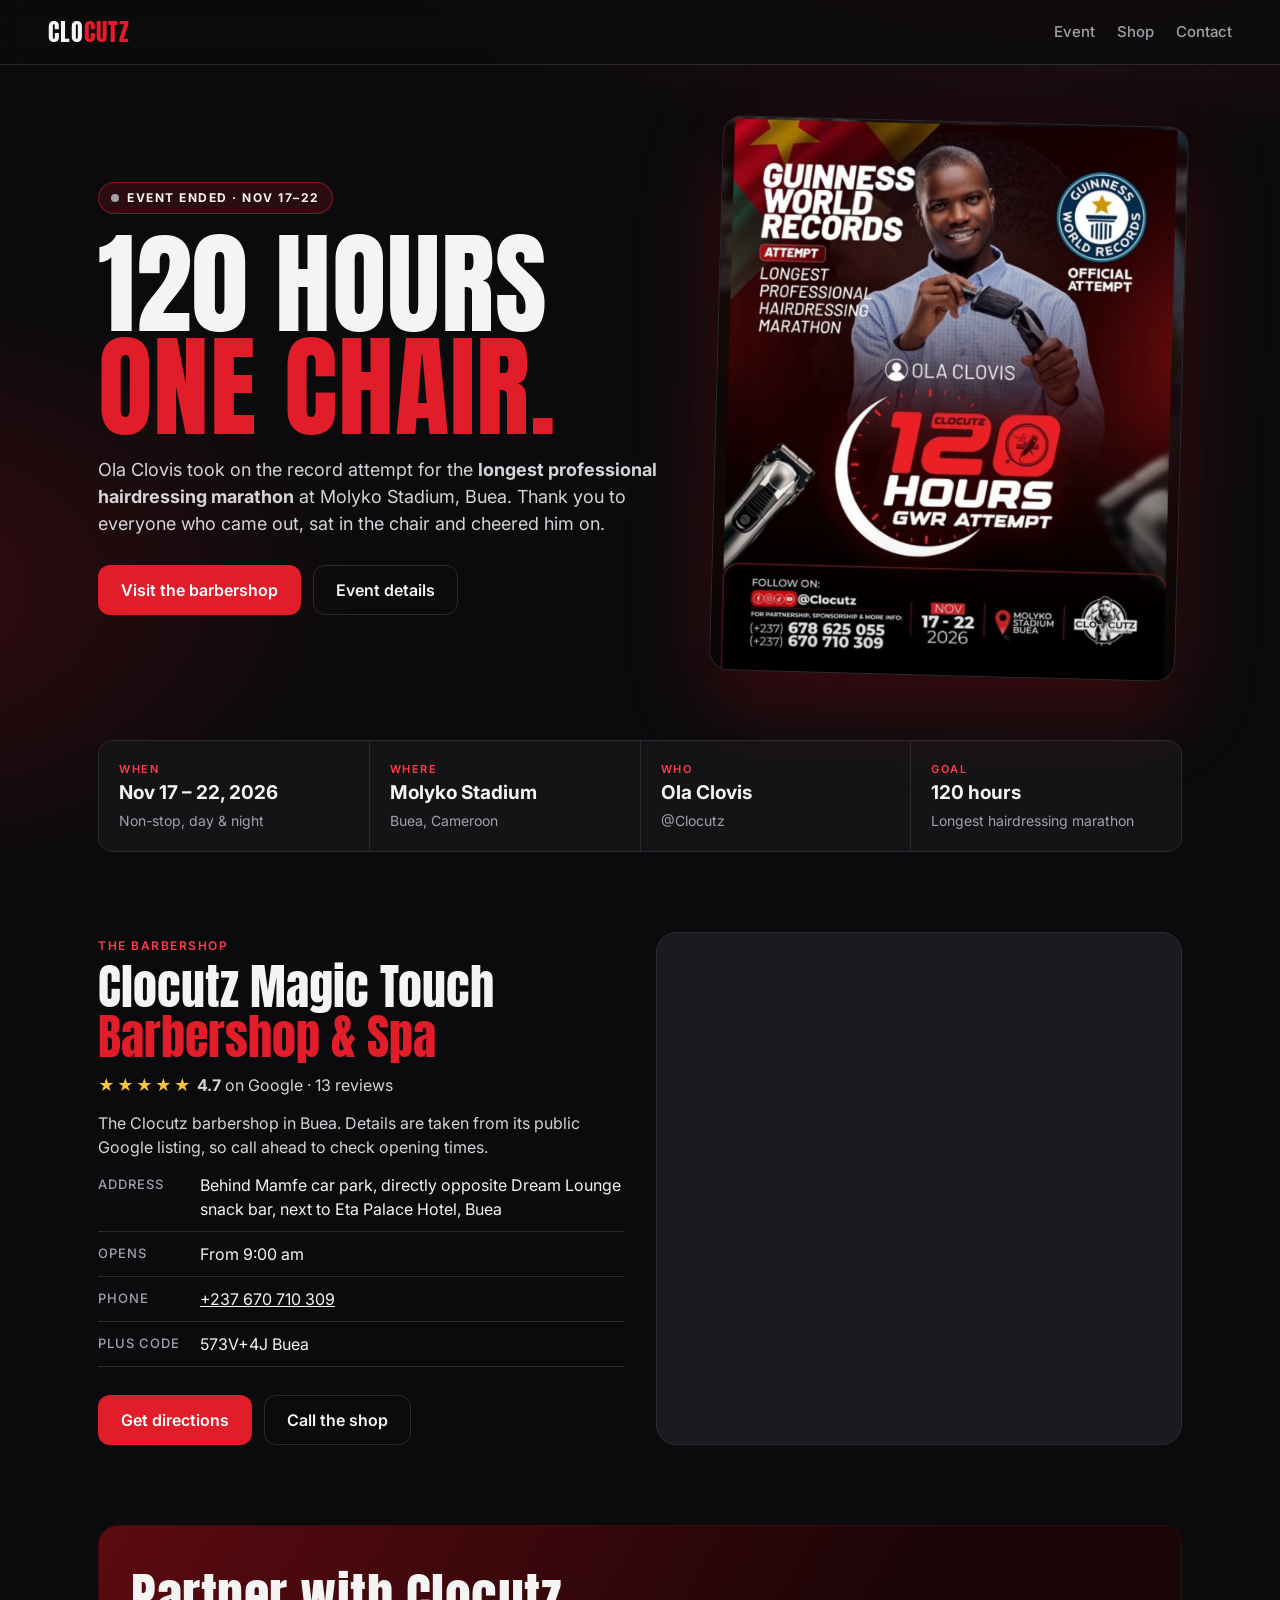
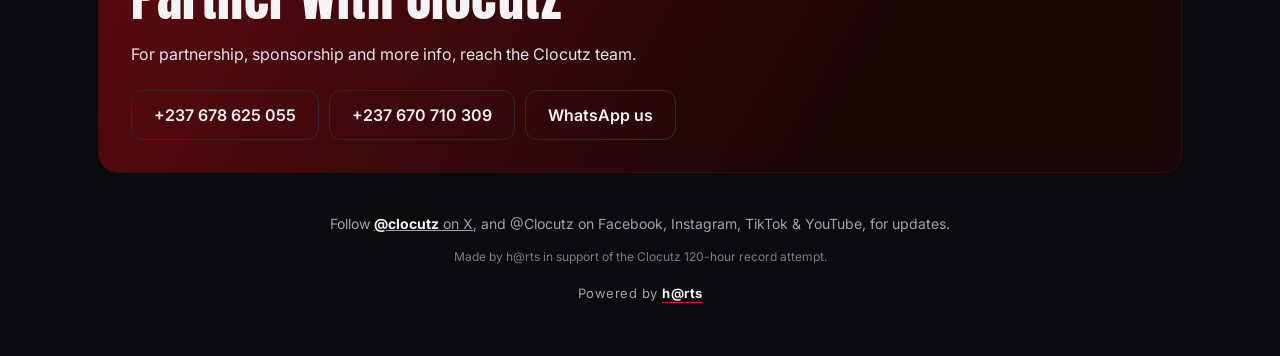
==== commit 013ad4f2: "Switch site to after-event mode The 120-hour attempt has ended. Replace the live badge with a fixed " ====
--- a/index.html
+++ b/index.html
@@ -3,21 +3,21 @@
 <head>
   <meta charset="utf-8" />
   <meta name="viewport" content="width=device-width, initial-scale=1" />
-  <title>Clocutz 120 Hours — Get Your Cut</title>
-  <meta name="description" content="Ask for a haircut during the Clocutz 120-hour longest hairdressing marathon record attempt, Nov 17–22 2026, Molyko Stadium, Buea." />
+  <title>Clocutz 120 Hours — Record Attempt</title>
+  <meta name="description" content="The Clocutz 120-hour longest professional hairdressing marathon record attempt by Ola Clovis, Nov 17–22 2026, Molyko Stadium, Buea." />
   <link rel="canonical" href="https://clocutz.org/" />
   <meta property="og:type" content="website" />
   <meta property="og:site_name" content="Clocutz" />
   <meta property="og:url" content="https://clocutz.org/" />
-  <meta property="og:title" content="Clocutz 120 Hours — Get Your Cut" />
-  <meta property="og:description" content="Be part of history. Get your haircut during the 120-hour record attempt at Molyko Stadium, Buea." />
+  <meta property="og:title" content="Clocutz 120 Hours — Record Attempt" />
+  <meta property="og:description" content="Ola Clovis took on the 120-hour hairdressing marathon record attempt at Molyko Stadium, Buea, Nov 17–22 2026." />
   <meta property="og:image" content="https://clocutz.org/assets/flyer.jpg" />
   <meta property="og:image:width" content="1080" />
   <meta property="og:image:height" content="1286" />
   <meta property="og:image:alt" content="Clocutz 120 hours record attempt flyer, Nov 17–22 2026, Molyko Stadium, Buea" />
   <meta name="twitter:card" content="summary_large_image" />
-  <meta name="twitter:title" content="Clocutz 120 Hours — Get Your Cut" />
-  <meta name="twitter:description" content="Be part of history. Get your haircut during the 120-hour record attempt at Molyko Stadium, Buea." />
+  <meta name="twitter:title" content="Clocutz 120 Hours — Record Attempt" />
+  <meta name="twitter:description" content="Ola Clovis took on the 120-hour hairdressing marathon record attempt at Molyko Stadium, Buea, Nov 17–22 2026." />
   <meta name="twitter:image" content="https://clocutz.org/assets/flyer.jpg" />
   <meta name="theme-color" content="#0b0b0d" />
   <link rel="icon" href="favicon.svg" type="image/svg+xml" />
@@ -31,7 +31,6 @@
   <header class="nav">
     <a href="#top" class="brand">CLO<span>CUTZ</span></a>
     <nav>
-      <a href="#book">Book</a>
       <a href="#event">Event</a>
       <a href="https://shop.clocutz.org/">Shop</a>
       <a href="#contact">Contact</a>
@@ -42,12 +41,12 @@
     <!-- HERO -->
     <section class="hero">
       <div class="hero-text">
-        <span class="live-pill" id="livePill"><i></i><b id="liveLabel">LIVE NOW</b></span>
+        <span class="live-pill off"><i></i><b>EVENT ENDED · NOV 17–22</b></span>
         <h1>120 HOURS<br /><em>ONE CHAIR.</em></h1>
-        <p class="lede">Ola Clovis is attempting the record for the <strong>longest professional hairdressing marathon</strong>. Every haircut keeps the clock running — ask for a slot and be part of history.</p>
+        <p class="lede">Ola Clovis took on the record attempt for the <strong>longest professional hairdressing marathon</strong> at Molyko Stadium, Buea. Thank you to everyone who came out, sat in the chair and cheered him on.</p>
 
         <div class="cta-row">
-          <a href="#book" class="btn primary">Ask for a haircut</a>
+          <a href="#shop" class="btn primary">Visit the barbershop</a>
           <a href="#event" class="btn ghost">Event details</a>
         </div>
       </div>
@@ -62,52 +61,6 @@
       <div class="fact"><small>Where</small><strong>Molyko Stadium</strong><span>Buea, Cameroon</span></div>
       <div class="fact"><small>Who</small><strong>Ola Clovis</strong><span>@Clocutz</span></div>
       <div class="fact"><small>Goal</small><strong>120 hours</strong><span>Longest hairdressing marathon</span></div>
-    </section>
-
-    <!-- BOOKING -->
-    <section class="booking" id="book">
-      <div class="section-head">
-        <h2>Ask for a slot</h2>
-        <p>Pick the day and time that suit you, and send your request to the Clocutz team on WhatsApp. <strong>This doesn't reserve a slot</strong>: the team will reply to let you know what's available.</p>
-      </div>
-
-      <form id="bookingForm" novalidate>
-        <div class="step">
-          <h3><span>1</span> Preferred day</h3>
-          <div class="days" id="days" role="radiogroup" aria-label="Day"></div>
-        </div>
-
-        <div class="step">
-          <h3><span>2</span> Preferred time</h3>
-          <div class="period-tabs" id="periodTabs" role="tablist"></div>
-          <div class="slots" id="slots" role="radiogroup" aria-label="Time slot"></div>
-          <p class="hint" id="slotHint"></p>
-        </div>
-
-        <div class="step">
-          <h3><span>3</span> Your details</h3>
-          <div class="fields">
-            <label>Full name
-              <input type="text" id="name" autocomplete="name" placeholder="e.g. Ngwa Brandon" required />
-            </label>
-            <label>Phone / WhatsApp
-              <input type="tel" id="phone" autocomplete="tel" inputmode="tel" placeholder="6XX XXX XXX" required />
-            </label>
-            <label class="full">Note for the barber <em>(optional)</em>
-              <input type="text" id="note" maxlength="140" placeholder="e.g. Low fade, keep the beard" />
-            </label>
-          </div>
-        </div>
-
-        <aside class="summary" id="summary">
-          <div>
-            <small>Your request</small>
-            <p id="summaryText">Pick a day and a time.</p>
-          </div>
-          <button type="submit" class="btn primary" id="submitBtn" disabled>Ask on WhatsApp</button>
-        </aside>
-        <p class="error" id="formError" role="alert"></p>
-      </form>
     </section>
 
     <!-- THE SHOP -->
@@ -135,7 +88,7 @@
     <!-- CONTACT -->
     <section class="contact" id="contact">
       <div>
-        <h2>Partner, sponsor, or just show up</h2>
+        <h2>Partner with Clocutz</h2>
         <p>For partnership, sponsorship and more info, reach the Clocutz team.</p>
       </div>
       <div class="contact-links">
@@ -147,11 +100,10 @@
   </main>
 
   <footer>
-    <p>Follow <strong>@Clocutz</strong> on Facebook, Instagram, TikTok &amp; YouTube for live updates.</p>
-    <p class="fine">Made by h@rts in support of the Clocutz 120-hour record attempt. Requests go straight to Clocutz on WhatsApp, and nothing is booked until they reply.</p>
+    <p>Follow <a href="https://x.com/clocutz" target="_blank" rel="noopener"><strong>@clocutz</strong> on X</a>, and @Clocutz on Facebook, Instagram, TikTok &amp; YouTube, for updates.</p>
+    <p class="fine">Made by h@rts in support of the Clocutz 120-hour record attempt.</p>
     <p class="credit">Powered by <a href="https://hartsdigitalhub.com/" target="_blank" rel="noopener">h@rts</a></p>
   </footer>
 
-  <script src="script.js"></script>
 </body>
 </html>
